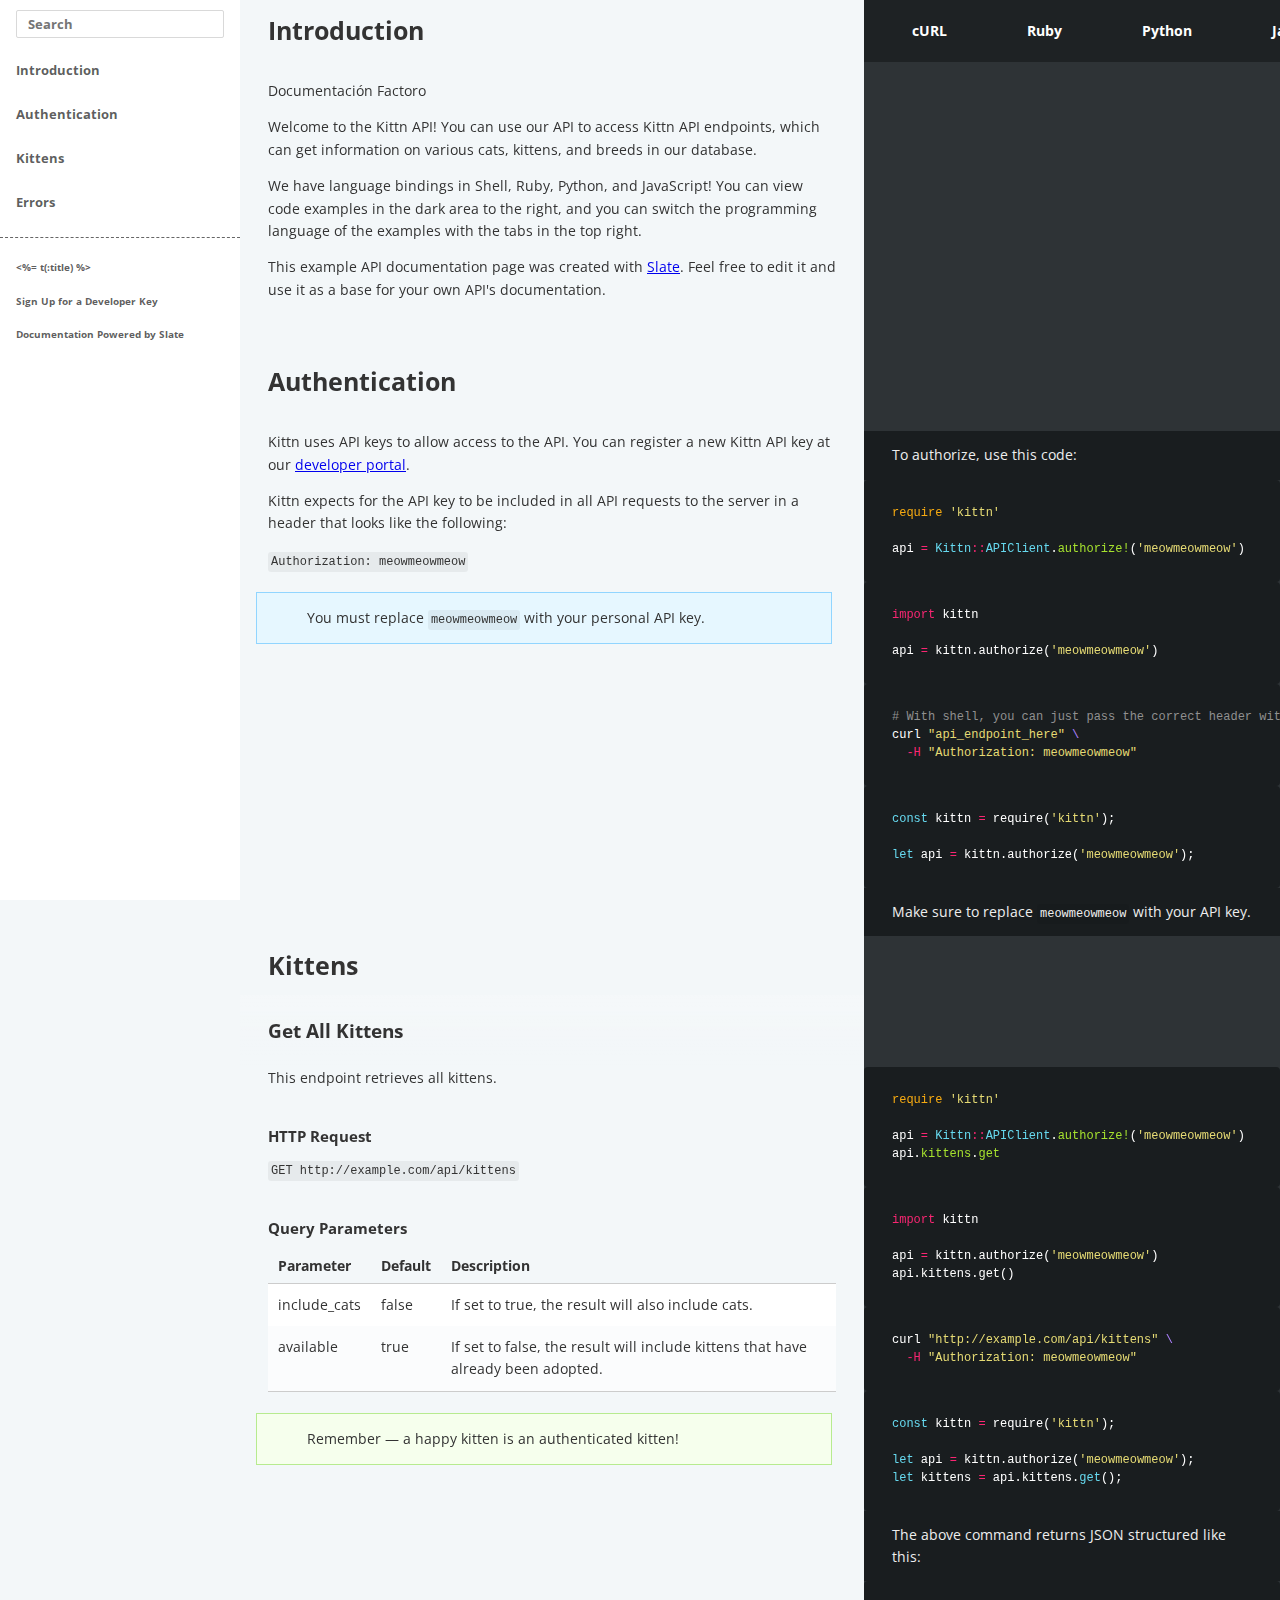
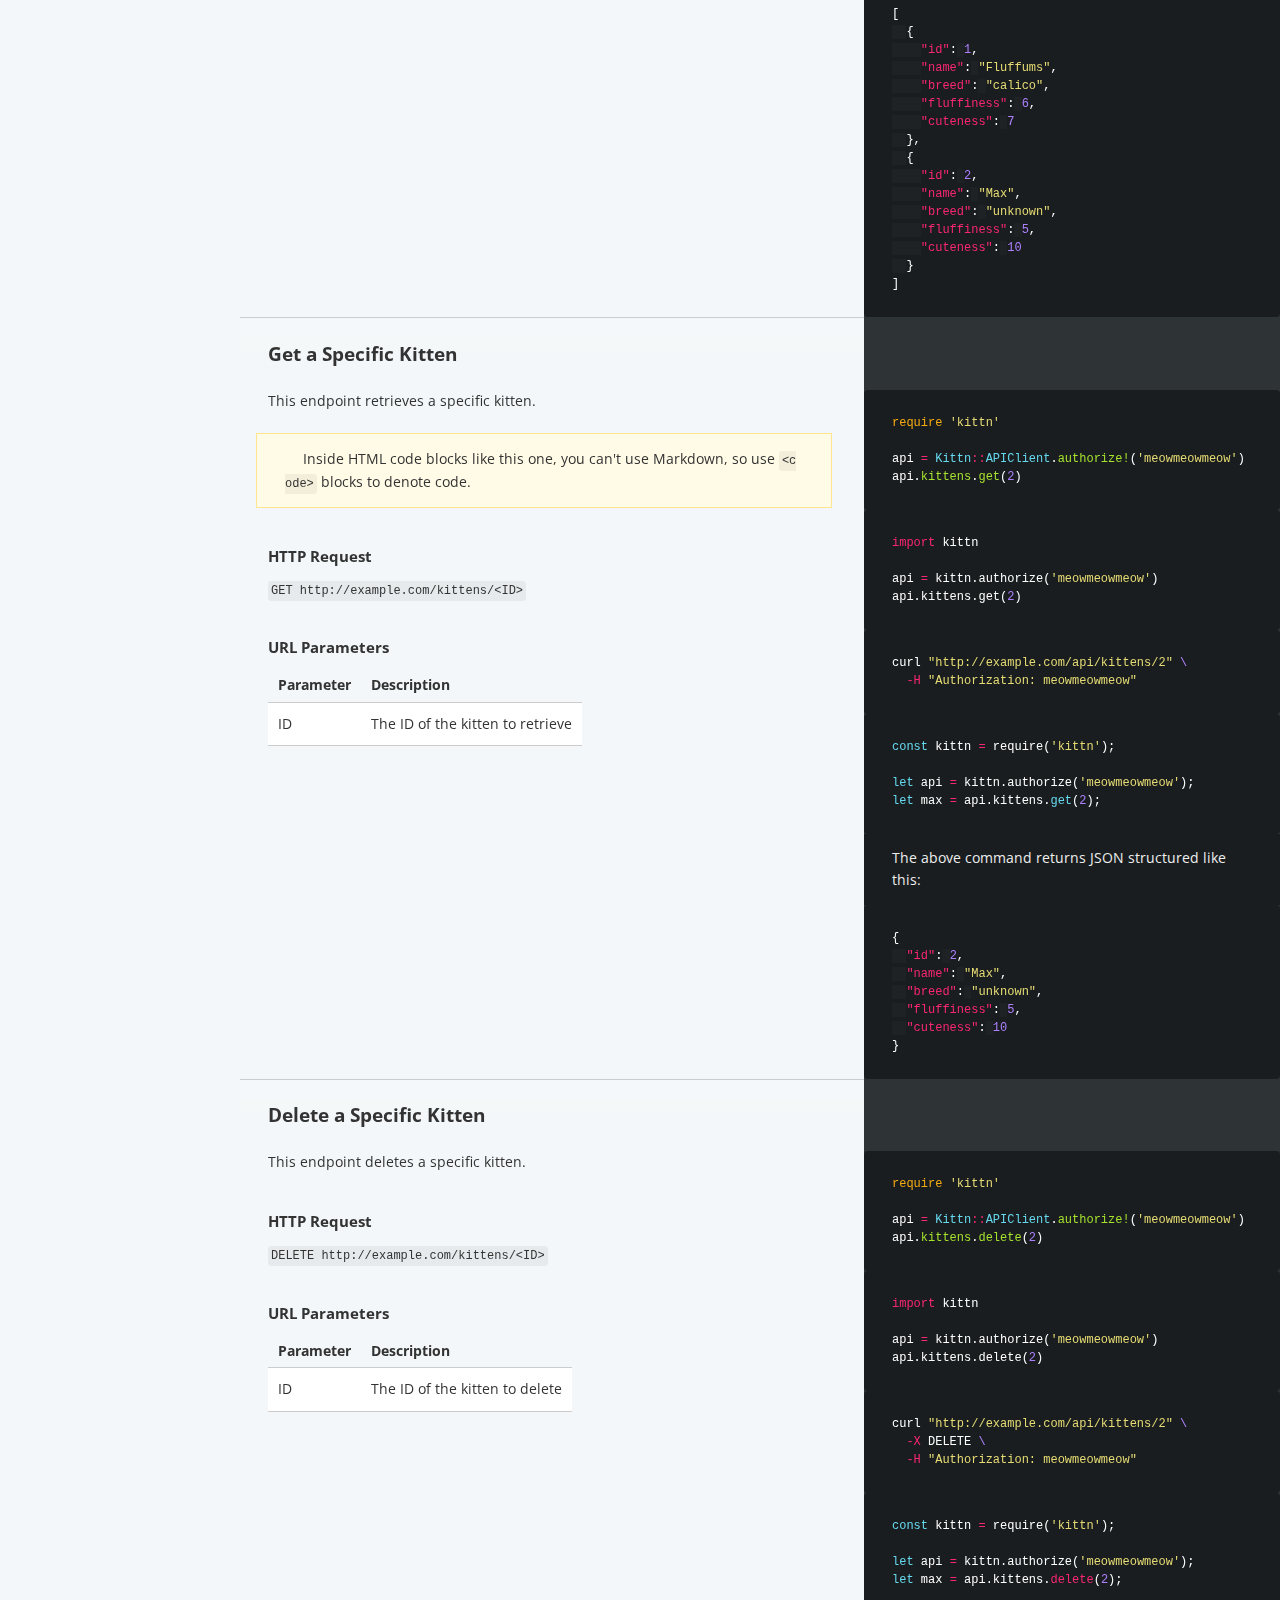
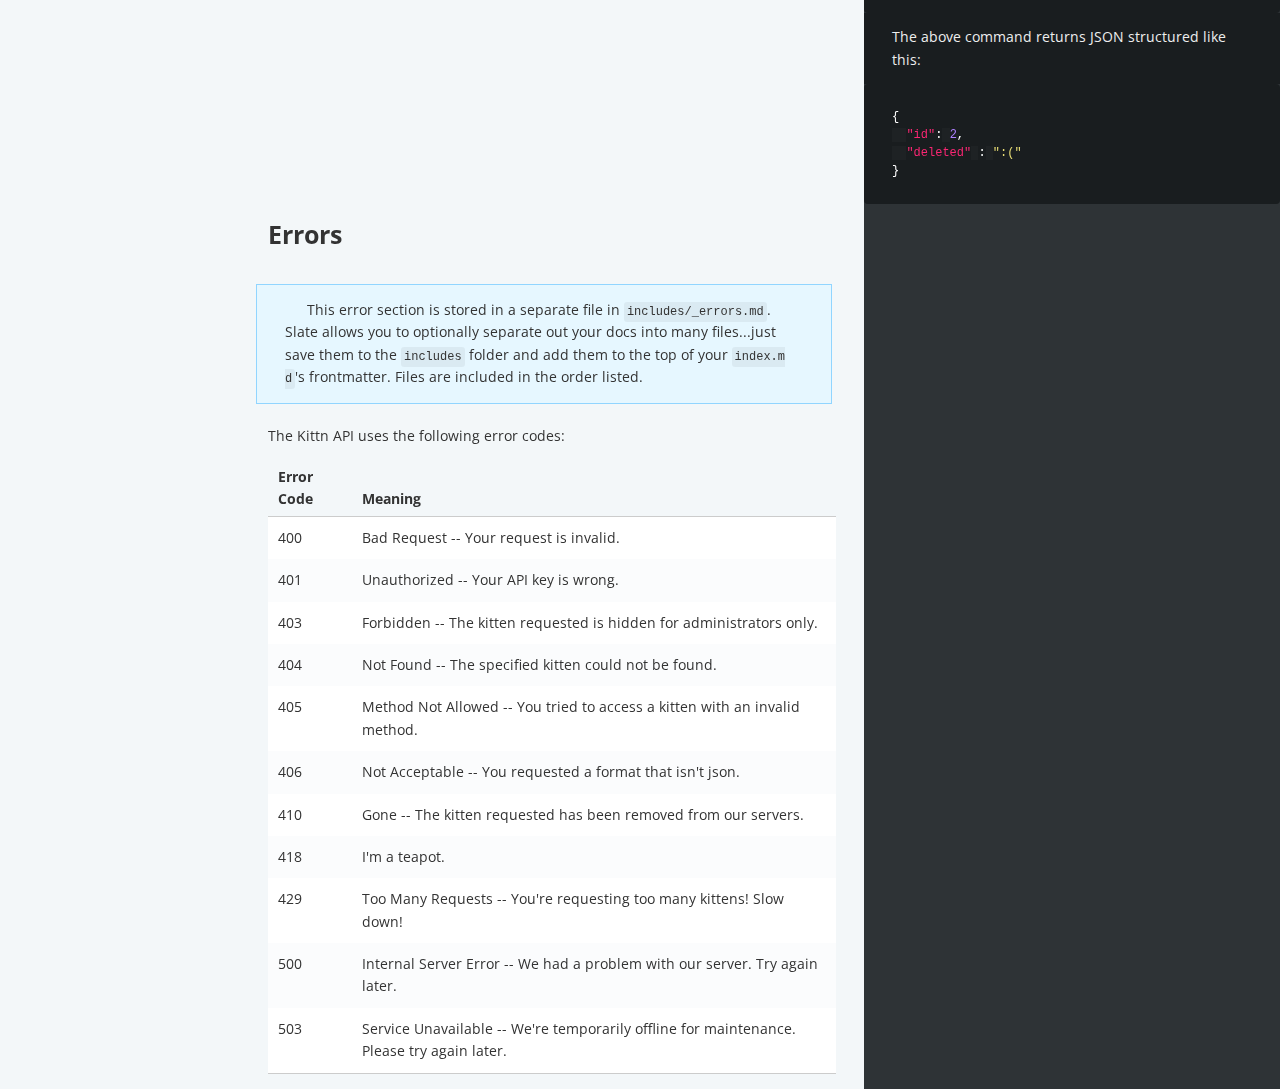
==== es/index.html @ afe152ae "publish: Adds localization support. Adds ant design style menu." ====
<!doctype html>
<html>
  <head>
    <meta charset="utf-8">
    <meta content="IE=edge,chrome=1" http-equiv="X-UA-Compatible">
    <meta name="viewport" content="width=device-width, initial-scale=1, maximum-scale=1">
    <title>t(:title)</title>

    <style media="screen">
      .highlight table td { padding: 5px; }
.highlight table pre { margin: 0; }
.highlight .gh {
  color: #999999;
}
.highlight .sr {
  color: #f6aa11;
}
.highlight .go {
  color: #888888;
}
.highlight .gp {
  color: #555555;
}
.highlight .gs {
}
.highlight .gu {
  color: #aaaaaa;
}
.highlight .nb {
  color: #f6aa11;
}
.highlight .cm {
  color: #75715e;
}
.highlight .cp {
  color: #75715e;
}
.highlight .c1 {
  color: #75715e;
}
.highlight .cs {
  color: #75715e;
}
.highlight .c, .highlight .ch, .highlight .cd, .highlight .cpf {
  color: #75715e;
}
.highlight .err {
  color: #960050;
}
.highlight .gr {
  color: #960050;
}
.highlight .gt {
  color: #960050;
}
.highlight .gd {
  color: #49483e;
}
.highlight .gi {
  color: #49483e;
}
.highlight .ge {
  color: #49483e;
}
.highlight .kc {
  color: #66d9ef;
}
.highlight .kd {
  color: #66d9ef;
}
.highlight .kr {
  color: #66d9ef;
}
.highlight .no {
  color: #66d9ef;
}
.highlight .kt {
  color: #66d9ef;
}
.highlight .mf {
  color: #ae81ff;
}
.highlight .mh {
  color: #ae81ff;
}
.highlight .il {
  color: #ae81ff;
}
.highlight .mi {
  color: #ae81ff;
}
.highlight .mo {
  color: #ae81ff;
}
.highlight .m, .highlight .mb, .highlight .mx {
  color: #ae81ff;
}
.highlight .sc {
  color: #ae81ff;
}
.highlight .se {
  color: #ae81ff;
}
.highlight .ss {
  color: #ae81ff;
}
.highlight .sd {
  color: #e6db74;
}
.highlight .s2 {
  color: #e6db74;
}
.highlight .sb {
  color: #e6db74;
}
.highlight .sh {
  color: #e6db74;
}
.highlight .si {
  color: #e6db74;
}
.highlight .sx {
  color: #e6db74;
}
.highlight .s1 {
  color: #e6db74;
}
.highlight .s, .highlight .sa, .highlight .dl {
  color: #e6db74;
}
.highlight .na {
  color: #a6e22e;
}
.highlight .nc {
  color: #a6e22e;
}
.highlight .nd {
  color: #a6e22e;
}
.highlight .ne {
  color: #a6e22e;
}
.highlight .nf, .highlight .fm {
  color: #a6e22e;
}
.highlight .vc {
  color: #ffffff;
}
.highlight .nn {
  color: #ffffff;
}
.highlight .ni {
  color: #ffffff;
}
.highlight .bp {
  color: #ffffff;
}
.highlight .vg {
  color: #ffffff;
}
.highlight .vi {
  color: #ffffff;
}
.highlight .nv, .highlight .vm {
  color: #ffffff;
}
.highlight .w {
  color: #ffffff;
}
.highlight {
  color: #ffffff;
}
.highlight .n, .highlight .py, .highlight .nx {
  color: #ffffff;
}
.highlight .nl {
  color: #f92672;
}
.highlight .ow {
  color: #f92672;
}
.highlight .nt {
  color: #f92672;
}
.highlight .k, .highlight .kv {
  color: #f92672;
}
.highlight .kn {
  color: #f92672;
}
.highlight .kp {
  color: #f92672;
}
.highlight .o {
  color: #f92672;
}
    </style>
    <style media="print">
      * {
        -webkit-transition:none!important;
        transition:none!important;
      }
      .highlight table td { padding: 5px; }
.highlight table pre { margin: 0; }
.highlight, .highlight .w {
  color: #586e75;
}
.highlight .err {
  color: #002b36;
  background-color: #dc322f;
}
.highlight .c, .highlight .ch, .highlight .cd, .highlight .cm, .highlight .cpf, .highlight .c1, .highlight .cs {
  color: #657b83;
}
.highlight .cp {
  color: #b58900;
}
.highlight .nt {
  color: #b58900;
}
.highlight .o, .highlight .ow {
  color: #93a1a1;
}
.highlight .p, .highlight .pi {
  color: #93a1a1;
}
.highlight .gi {
  color: #859900;
}
.highlight .gd {
  color: #dc322f;
}
.highlight .gh {
  color: #268bd2;
  background-color: #002b36;
  font-weight: bold;
}
.highlight .k, .highlight .kn, .highlight .kp, .highlight .kr, .highlight .kv {
  color: #6c71c4;
}
.highlight .kc {
  color: #cb4b16;
}
.highlight .kt {
  color: #cb4b16;
}
.highlight .kd {
  color: #cb4b16;
}
.highlight .s, .highlight .sb, .highlight .sc, .highlight .dl, .highlight .sd, .highlight .s2, .highlight .sh, .highlight .sx, .highlight .s1 {
  color: #859900;
}
.highlight .sa {
  color: #6c71c4;
}
.highlight .sr {
  color: #2aa198;
}
.highlight .si {
  color: #d33682;
}
.highlight .se {
  color: #d33682;
}
.highlight .nn {
  color: #b58900;
}
.highlight .nc {
  color: #b58900;
}
.highlight .no {
  color: #b58900;
}
.highlight .na {
  color: #268bd2;
}
.highlight .m, .highlight .mb, .highlight .mf, .highlight .mh, .highlight .mi, .highlight .il, .highlight .mo, .highlight .mx {
  color: #859900;
}
.highlight .ss {
  color: #859900;
}
    </style>
    <link href="../stylesheets/screen-9bd0ce08.css" rel="stylesheet" media="screen" />
    <link href="../stylesheets/print-f127ecdf.css" rel="stylesheet" media="print" />
      <script src="../javascripts/all-a9fde460.js"></script>

    <script>
      $(function() { setupCodeCopy(); });
    </script>
  </head>

  <body class="es es_index" data-languages="[&quot;shell&quot;,&quot;ruby&quot;,&quot;python&quot;,&quot;javascript&quot;]">
    <a href="#" id="nav-button">
      <span>
        NAV
        <img src="../images/navbar-cad8cdcb.png" alt="" />
      </span>
    </a>
    <div class="toc-wrapper">
      <img src="../images/logo-1e815a84.png" class="logo" alt="" />
        <div class="lang-selector">
              <a href="#" data-language-name="shell">cURL</a>
              <a href="#" data-language-name="ruby">Ruby</a>
              <a href="#" data-language-name="python">Python</a>
              <a href="#" data-language-name="javascript">JavaScript</a>
        </div>
        <div class="search">
          <input type="text" class="search" id="input-search" placeholder="Search">
        </div>
        <ul class="search-results"></ul>
      <ul id="toc" class="toc-list-h1">
          <li>
            <a href="#introduction" class="toc-h1 toc-link" data-title="Introduction">Introduction</a>
          </li>
          <li>
            <a href="#authentication" class="toc-h1 toc-link" data-title="Authentication">Authentication</a>
          </li>
          <li>
            <a href="#kittens" class="toc-h1 toc-link" data-title="Kittens">Kittens</a>
              <ul class="toc-list-h2">
                  <li>
                    <a href="#get-all-kittens" class="toc-h2 toc-link" data-title="Get All Kittens">Get All Kittens</a>
                  </li>
                  <li>
                    <a href="#get-a-specific-kitten" class="toc-h2 toc-link" data-title="Get a Specific Kitten">Get a Specific Kitten</a>
                  </li>
                  <li>
                    <a href="#delete-a-specific-kitten" class="toc-h2 toc-link" data-title="Delete a Specific Kitten">Delete a Specific Kitten</a>
                  </li>
              </ul>
          </li>
          <li>
            <a href="#errors" class="toc-h1 toc-link" data-title="Errors">Errors</a>
          </li>
      </ul>
        <ul class="toc-footer">
            <li><%= t(:title) %></li>
            <li><a href='#'>Sign Up for a Developer Key</a></li>
            <li><a href='https://github.com/slatedocs/slate'>Documentation Powered by Slate</a></li>
        </ul>
    </div>
    <div class="page-wrapper">
      <div class="dark-box"></div>
      <div class="content">
        <h1 id='introduction'>Introduction</h1>
<p>Documentación Factoro</p>

<p>Welcome to the Kittn API! You can use our API to access Kittn API endpoints, which can get information on various cats, kittens, and breeds in our database.</p>

<p>We have language bindings in Shell, Ruby, Python, and JavaScript! You can view code examples in the dark area to the right, and you can switch the programming language of the examples with the tabs in the top right.</p>

<p>This example API documentation page was created with <a href="https://github.com/slatedocs/slate">Slate</a>. Feel free to edit it and use it as a base for your own API&#39;s documentation.</p>
<h1 id='authentication'>Authentication</h1>
<blockquote>
<p>To authorize, use this code:</p>
</blockquote>
<div class="highlight"><pre class="highlight ruby tab-ruby"><code><span class="nb">require</span> <span class="s1">'kittn'</span>

<span class="n">api</span> <span class="o">=</span> <span class="no">Kittn</span><span class="o">::</span><span class="no">APIClient</span><span class="p">.</span><span class="nf">authorize!</span><span class="p">(</span><span class="s1">'meowmeowmeow'</span><span class="p">)</span>
</code></pre></div><div class="highlight"><pre class="highlight python tab-python"><code><span class="kn">import</span> <span class="nn">kittn</span>

<span class="n">api</span> <span class="o">=</span> <span class="n">kittn</span><span class="p">.</span><span class="n">authorize</span><span class="p">(</span><span class="s">'meowmeowmeow'</span><span class="p">)</span>
</code></pre></div><div class="highlight"><pre class="highlight shell tab-shell"><code><span class="c"># With shell, you can just pass the correct header with each request</span>
curl <span class="s2">"api_endpoint_here"</span> <span class="se">\</span>
  <span class="nt">-H</span> <span class="s2">"Authorization: meowmeowmeow"</span>
</code></pre></div><div class="highlight"><pre class="highlight javascript tab-javascript"><code><span class="kd">const</span> <span class="nx">kittn</span> <span class="o">=</span> <span class="nx">require</span><span class="p">(</span><span class="dl">'</span><span class="s1">kittn</span><span class="dl">'</span><span class="p">);</span>

<span class="kd">let</span> <span class="nx">api</span> <span class="o">=</span> <span class="nx">kittn</span><span class="p">.</span><span class="nx">authorize</span><span class="p">(</span><span class="dl">'</span><span class="s1">meowmeowmeow</span><span class="dl">'</span><span class="p">);</span>
</code></pre></div>
<blockquote>
<p>Make sure to replace <code>meowmeowmeow</code> with your API key.</p>
</blockquote>

<p>Kittn uses API keys to allow access to the API. You can register a new Kittn API key at our <a href="http://example.com/developers">developer portal</a>.</p>

<p>Kittn expects for the API key to be included in all API requests to the server in a header that looks like the following:</p>

<p><code>Authorization: meowmeowmeow</code></p>

<aside class="notice">
You must replace <code>meowmeowmeow</code> with your personal API key.
</aside>
<h1 id='kittens'>Kittens</h1><h2 id='get-all-kittens'>Get All Kittens</h2><div class="highlight"><pre class="highlight ruby tab-ruby"><code><span class="nb">require</span> <span class="s1">'kittn'</span>

<span class="n">api</span> <span class="o">=</span> <span class="no">Kittn</span><span class="o">::</span><span class="no">APIClient</span><span class="p">.</span><span class="nf">authorize!</span><span class="p">(</span><span class="s1">'meowmeowmeow'</span><span class="p">)</span>
<span class="n">api</span><span class="p">.</span><span class="nf">kittens</span><span class="p">.</span><span class="nf">get</span>
</code></pre></div><div class="highlight"><pre class="highlight python tab-python"><code><span class="kn">import</span> <span class="nn">kittn</span>

<span class="n">api</span> <span class="o">=</span> <span class="n">kittn</span><span class="p">.</span><span class="n">authorize</span><span class="p">(</span><span class="s">'meowmeowmeow'</span><span class="p">)</span>
<span class="n">api</span><span class="p">.</span><span class="n">kittens</span><span class="p">.</span><span class="n">get</span><span class="p">()</span>
</code></pre></div><div class="highlight"><pre class="highlight shell tab-shell"><code>curl <span class="s2">"http://example.com/api/kittens"</span> <span class="se">\</span>
  <span class="nt">-H</span> <span class="s2">"Authorization: meowmeowmeow"</span>
</code></pre></div><div class="highlight"><pre class="highlight javascript tab-javascript"><code><span class="kd">const</span> <span class="nx">kittn</span> <span class="o">=</span> <span class="nx">require</span><span class="p">(</span><span class="dl">'</span><span class="s1">kittn</span><span class="dl">'</span><span class="p">);</span>

<span class="kd">let</span> <span class="nx">api</span> <span class="o">=</span> <span class="nx">kittn</span><span class="p">.</span><span class="nx">authorize</span><span class="p">(</span><span class="dl">'</span><span class="s1">meowmeowmeow</span><span class="dl">'</span><span class="p">);</span>
<span class="kd">let</span> <span class="nx">kittens</span> <span class="o">=</span> <span class="nx">api</span><span class="p">.</span><span class="nx">kittens</span><span class="p">.</span><span class="kd">get</span><span class="p">();</span>
</code></pre></div>
<blockquote>
<p>The above command returns JSON structured like this:</p>
</blockquote>
<div class="highlight"><pre class="highlight json tab-json"><code><span class="p">[</span><span class="w">
  </span><span class="p">{</span><span class="w">
    </span><span class="nl">"id"</span><span class="p">:</span><span class="w"> </span><span class="mi">1</span><span class="p">,</span><span class="w">
    </span><span class="nl">"name"</span><span class="p">:</span><span class="w"> </span><span class="s2">"Fluffums"</span><span class="p">,</span><span class="w">
    </span><span class="nl">"breed"</span><span class="p">:</span><span class="w"> </span><span class="s2">"calico"</span><span class="p">,</span><span class="w">
    </span><span class="nl">"fluffiness"</span><span class="p">:</span><span class="w"> </span><span class="mi">6</span><span class="p">,</span><span class="w">
    </span><span class="nl">"cuteness"</span><span class="p">:</span><span class="w"> </span><span class="mi">7</span><span class="w">
  </span><span class="p">},</span><span class="w">
  </span><span class="p">{</span><span class="w">
    </span><span class="nl">"id"</span><span class="p">:</span><span class="w"> </span><span class="mi">2</span><span class="p">,</span><span class="w">
    </span><span class="nl">"name"</span><span class="p">:</span><span class="w"> </span><span class="s2">"Max"</span><span class="p">,</span><span class="w">
    </span><span class="nl">"breed"</span><span class="p">:</span><span class="w"> </span><span class="s2">"unknown"</span><span class="p">,</span><span class="w">
    </span><span class="nl">"fluffiness"</span><span class="p">:</span><span class="w"> </span><span class="mi">5</span><span class="p">,</span><span class="w">
    </span><span class="nl">"cuteness"</span><span class="p">:</span><span class="w"> </span><span class="mi">10</span><span class="w">
  </span><span class="p">}</span><span class="w">
</span><span class="p">]</span><span class="w">
</span></code></pre></div>
<p>This endpoint retrieves all kittens.</p>
<h3 id='http-request'>HTTP Request</h3>
<p><code>GET http://example.com/api/kittens</code></p>
<h3 id='query-parameters'>Query Parameters</h3>
<table><thead>
<tr>
<th>Parameter</th>
<th>Default</th>
<th>Description</th>
</tr>
</thead><tbody>
<tr>
<td>include_cats</td>
<td>false</td>
<td>If set to true, the result will also include cats.</td>
</tr>
<tr>
<td>available</td>
<td>true</td>
<td>If set to false, the result will include kittens that have already been adopted.</td>
</tr>
</tbody></table>

<aside class="success">
Remember — a happy kitten is an authenticated kitten!
</aside>
<h2 id='get-a-specific-kitten'>Get a Specific Kitten</h2><div class="highlight"><pre class="highlight ruby tab-ruby"><code><span class="nb">require</span> <span class="s1">'kittn'</span>

<span class="n">api</span> <span class="o">=</span> <span class="no">Kittn</span><span class="o">::</span><span class="no">APIClient</span><span class="p">.</span><span class="nf">authorize!</span><span class="p">(</span><span class="s1">'meowmeowmeow'</span><span class="p">)</span>
<span class="n">api</span><span class="p">.</span><span class="nf">kittens</span><span class="p">.</span><span class="nf">get</span><span class="p">(</span><span class="mi">2</span><span class="p">)</span>
</code></pre></div><div class="highlight"><pre class="highlight python tab-python"><code><span class="kn">import</span> <span class="nn">kittn</span>

<span class="n">api</span> <span class="o">=</span> <span class="n">kittn</span><span class="p">.</span><span class="n">authorize</span><span class="p">(</span><span class="s">'meowmeowmeow'</span><span class="p">)</span>
<span class="n">api</span><span class="p">.</span><span class="n">kittens</span><span class="p">.</span><span class="n">get</span><span class="p">(</span><span class="mi">2</span><span class="p">)</span>
</code></pre></div><div class="highlight"><pre class="highlight shell tab-shell"><code>curl <span class="s2">"http://example.com/api/kittens/2"</span> <span class="se">\</span>
  <span class="nt">-H</span> <span class="s2">"Authorization: meowmeowmeow"</span>
</code></pre></div><div class="highlight"><pre class="highlight javascript tab-javascript"><code><span class="kd">const</span> <span class="nx">kittn</span> <span class="o">=</span> <span class="nx">require</span><span class="p">(</span><span class="dl">'</span><span class="s1">kittn</span><span class="dl">'</span><span class="p">);</span>

<span class="kd">let</span> <span class="nx">api</span> <span class="o">=</span> <span class="nx">kittn</span><span class="p">.</span><span class="nx">authorize</span><span class="p">(</span><span class="dl">'</span><span class="s1">meowmeowmeow</span><span class="dl">'</span><span class="p">);</span>
<span class="kd">let</span> <span class="nx">max</span> <span class="o">=</span> <span class="nx">api</span><span class="p">.</span><span class="nx">kittens</span><span class="p">.</span><span class="kd">get</span><span class="p">(</span><span class="mi">2</span><span class="p">);</span>
</code></pre></div>
<blockquote>
<p>The above command returns JSON structured like this:</p>
</blockquote>
<div class="highlight"><pre class="highlight json tab-json"><code><span class="p">{</span><span class="w">
  </span><span class="nl">"id"</span><span class="p">:</span><span class="w"> </span><span class="mi">2</span><span class="p">,</span><span class="w">
  </span><span class="nl">"name"</span><span class="p">:</span><span class="w"> </span><span class="s2">"Max"</span><span class="p">,</span><span class="w">
  </span><span class="nl">"breed"</span><span class="p">:</span><span class="w"> </span><span class="s2">"unknown"</span><span class="p">,</span><span class="w">
  </span><span class="nl">"fluffiness"</span><span class="p">:</span><span class="w"> </span><span class="mi">5</span><span class="p">,</span><span class="w">
  </span><span class="nl">"cuteness"</span><span class="p">:</span><span class="w"> </span><span class="mi">10</span><span class="w">
</span><span class="p">}</span><span class="w">
</span></code></pre></div>
<p>This endpoint retrieves a specific kitten.</p>

<aside class="warning">Inside HTML code blocks like this one, you can't use Markdown, so use <code>&lt;code&gt;</code> blocks to denote code.</aside>
<h3 id='http-request-2'>HTTP Request</h3>
<p><code>GET http://example.com/kittens/&lt;ID&gt;</code></p>
<h3 id='url-parameters'>URL Parameters</h3>
<table><thead>
<tr>
<th>Parameter</th>
<th>Description</th>
</tr>
</thead><tbody>
<tr>
<td>ID</td>
<td>The ID of the kitten to retrieve</td>
</tr>
</tbody></table>
<h2 id='delete-a-specific-kitten'>Delete a Specific Kitten</h2><div class="highlight"><pre class="highlight ruby tab-ruby"><code><span class="nb">require</span> <span class="s1">'kittn'</span>

<span class="n">api</span> <span class="o">=</span> <span class="no">Kittn</span><span class="o">::</span><span class="no">APIClient</span><span class="p">.</span><span class="nf">authorize!</span><span class="p">(</span><span class="s1">'meowmeowmeow'</span><span class="p">)</span>
<span class="n">api</span><span class="p">.</span><span class="nf">kittens</span><span class="p">.</span><span class="nf">delete</span><span class="p">(</span><span class="mi">2</span><span class="p">)</span>
</code></pre></div><div class="highlight"><pre class="highlight python tab-python"><code><span class="kn">import</span> <span class="nn">kittn</span>

<span class="n">api</span> <span class="o">=</span> <span class="n">kittn</span><span class="p">.</span><span class="n">authorize</span><span class="p">(</span><span class="s">'meowmeowmeow'</span><span class="p">)</span>
<span class="n">api</span><span class="p">.</span><span class="n">kittens</span><span class="p">.</span><span class="n">delete</span><span class="p">(</span><span class="mi">2</span><span class="p">)</span>
</code></pre></div><div class="highlight"><pre class="highlight shell tab-shell"><code>curl <span class="s2">"http://example.com/api/kittens/2"</span> <span class="se">\</span>
  <span class="nt">-X</span> DELETE <span class="se">\</span>
  <span class="nt">-H</span> <span class="s2">"Authorization: meowmeowmeow"</span>
</code></pre></div><div class="highlight"><pre class="highlight javascript tab-javascript"><code><span class="kd">const</span> <span class="nx">kittn</span> <span class="o">=</span> <span class="nx">require</span><span class="p">(</span><span class="dl">'</span><span class="s1">kittn</span><span class="dl">'</span><span class="p">);</span>

<span class="kd">let</span> <span class="nx">api</span> <span class="o">=</span> <span class="nx">kittn</span><span class="p">.</span><span class="nx">authorize</span><span class="p">(</span><span class="dl">'</span><span class="s1">meowmeowmeow</span><span class="dl">'</span><span class="p">);</span>
<span class="kd">let</span> <span class="nx">max</span> <span class="o">=</span> <span class="nx">api</span><span class="p">.</span><span class="nx">kittens</span><span class="p">.</span><span class="k">delete</span><span class="p">(</span><span class="mi">2</span><span class="p">);</span>
</code></pre></div>
<blockquote>
<p>The above command returns JSON structured like this:</p>
</blockquote>
<div class="highlight"><pre class="highlight json tab-json"><code><span class="p">{</span><span class="w">
  </span><span class="nl">"id"</span><span class="p">:</span><span class="w"> </span><span class="mi">2</span><span class="p">,</span><span class="w">
  </span><span class="nl">"deleted"</span><span class="w"> </span><span class="p">:</span><span class="w"> </span><span class="s2">":("</span><span class="w">
</span><span class="p">}</span><span class="w">
</span></code></pre></div>
<p>This endpoint deletes a specific kitten.</p>
<h3 id='http-request-3'>HTTP Request</h3>
<p><code>DELETE http://example.com/kittens/&lt;ID&gt;</code></p>
<h3 id='url-parameters-2'>URL Parameters</h3>
<table><thead>
<tr>
<th>Parameter</th>
<th>Description</th>
</tr>
</thead><tbody>
<tr>
<td>ID</td>
<td>The ID of the kitten to delete</td>
</tr>
</tbody></table>
<h1 id='errors'>Errors</h1>
<aside class="notice">
This error section is stored in a separate file in <code>includes/_errors.md</code>. Slate allows you to optionally separate out your docs into many files...just save them to the <code>includes</code> folder and add them to the top of your <code>index.md</code>'s frontmatter. Files are included in the order listed.
</aside>

<p>The Kittn API uses the following error codes:</p>

<table><thead>
<tr>
<th>Error Code</th>
<th>Meaning</th>
</tr>
</thead><tbody>
<tr>
<td>400</td>
<td>Bad Request -- Your request is invalid.</td>
</tr>
<tr>
<td>401</td>
<td>Unauthorized -- Your API key is wrong.</td>
</tr>
<tr>
<td>403</td>
<td>Forbidden -- The kitten requested is hidden for administrators only.</td>
</tr>
<tr>
<td>404</td>
<td>Not Found -- The specified kitten could not be found.</td>
</tr>
<tr>
<td>405</td>
<td>Method Not Allowed -- You tried to access a kitten with an invalid method.</td>
</tr>
<tr>
<td>406</td>
<td>Not Acceptable -- You requested a format that isn&#39;t json.</td>
</tr>
<tr>
<td>410</td>
<td>Gone -- The kitten requested has been removed from our servers.</td>
</tr>
<tr>
<td>418</td>
<td>I&#39;m a teapot.</td>
</tr>
<tr>
<td>429</td>
<td>Too Many Requests -- You&#39;re requesting too many kittens! Slow down!</td>
</tr>
<tr>
<td>500</td>
<td>Internal Server Error -- We had a problem with our server. Try again later.</td>
</tr>
<tr>
<td>503</td>
<td>Service Unavailable -- We&#39;re temporarily offline for maintenance. Please try again later.</td>
</tr>
</tbody></table>

      </div>
      <div class="dark-box">
          <div class="lang-selector">
                <a href="#" data-language-name="shell">cURL</a>
                <a href="#" data-language-name="ruby">Ruby</a>
                <a href="#" data-language-name="python">Python</a>
                <a href="#" data-language-name="javascript">JavaScript</a>
          </div>
      </div>
    </div>
  </body>
</html>
---- stylesheets/screen-9bd0ce08.css ----
/*! normalize.css v3.0.2 | MIT License | git.io/normalize */@import url("https://fonts.googleapis.com/css?family=Open+Sans");html{font-family:sans-serif;-ms-text-size-adjust:100%;-webkit-text-size-adjust:100%}body{margin:0}article,aside,details,figcaption,figure,footer,header,hgroup,main,menu,nav,section,summary{display:block}audio,canvas,progress,video{display:inline-block;vertical-align:baseline}audio:not([controls]){display:none;height:0}[hidden],template{display:none}a{background-color:transparent}a:active,a:hover{outline:0}abbr[title]{border-bottom:1px dotted}b,strong{font-weight:bold}dfn{font-style:italic}h1{font-size:2em;margin:0.67em 0}mark{background:#ff0;color:#000}small{font-size:80%}sub,sup{font-size:75%;line-height:0;position:relative;vertical-align:baseline}sup{top:-0.5em}sub{bottom:-0.25em}img{border:0}svg:not(:root){overflow:hidden}figure{margin:1em 40px}hr{-webkit-box-sizing:content-box;box-sizing:content-box;height:0}pre{overflow:auto}code,kbd,pre,samp{font-family:monospace, monospace;font-size:1em}button,input,optgroup,select,textarea{color:inherit;font:inherit;margin:0}button{overflow:visible}button,select{text-transform:none}button,html input[type="button"],input[type="reset"],input[type="submit"]{-webkit-appearance:button;cursor:pointer}button[disabled],html input[disabled]{cursor:default}button::-moz-focus-inner,input::-moz-focus-inner{border:0;padding:0}input{line-height:normal}input[type="checkbox"],input[type="radio"]{-webkit-box-sizing:border-box;box-sizing:border-box;padding:0}input[type="number"]::-webkit-inner-spin-button,input[type="number"]::-webkit-outer-spin-button{height:auto}input[type="search"]{-webkit-appearance:textfield;-webkit-box-sizing:content-box;box-sizing:content-box}input[type="search"]::-webkit-search-cancel-button,input[type="search"]::-webkit-search-decoration{-webkit-appearance:none}fieldset{border:1px solid #c0c0c0;margin:0 2px;padding:0.35em 0.625em 0.75em}legend{border:0;padding:0}textarea{overflow:auto}optgroup{font-weight:bold}table{border-collapse:collapse;border-spacing:0}td,th{padding:0}.content h1,.content h2,.content h3,.content h4,.content h5,.content h6,html,body{font-family:'Open Sans', -apple-system, BlinkMacSystemFont, "Segoe UI", Roboto, Helvetica, Arial, sans-serif, "Apple Color Emoji", "Segoe UI Emoji", "Segoe UI Symbol";font-size:14px}.content h1,.content h2,.content h3,.content h4,.content h5,.content h6{font-weight:bold}.content code,.content pre{font-family:Consolas, Menlo, Monaco, "Lucida Console", "Liberation Mono", "DejaVu Sans Mono", "Bitstream Vera Sans Mono", "Courier New", monospace, serif;font-size:12px;line-height:1.5}.content code{word-break:break-all;-webkit-hyphens:auto;-ms-hyphens:auto;hyphens:auto}@font-face{font-family:'slate';src:url(../fonts/slate-cfc9d06b.eot?-syv14m);src:url(../fonts/slate-cfc9d06b.eot?#iefix-syv14m) format("embedded-opentype"),url(../fonts/slate.woff2?-syv14m) format("woff2"),url(../fonts/slate.woff?-syv14m) format("woff"),url(../fonts/slate-7b7da4fe.ttf?-syv14m) format("truetype"),url(../fonts/slate-e55b8307.svg?-syv14m#slate) format("svg");font-weight:normal;font-style:normal}.content aside.warning:before,.content aside.notice:before,.content aside.success:before{font-family:'slate';speak:none;font-style:normal;font-weight:normal;font-variant:normal;text-transform:none;line-height:1}.content aside.warning:before{content:"\e600"}.content aside.notice:before{content:"\e602"}.content aside.success:before{content:"\e606"}html{font-family:sans-serif;-ms-text-size-adjust:100%;-webkit-text-size-adjust:100%}html,body{color:#333;padding:0;margin:0;-webkit-font-smoothing:antialiased;-moz-osx-font-smoothing:grayscale;background-color:#F3F7F9;height:100%;-webkit-text-size-adjust:none}#toc>ul>li>a>span{float:right;background-color:#2484FF;border-radius:40px;width:20px}.toc-wrapper{-webkit-transition:left 0.3s ease-in-out;transition:left 0.3s ease-in-out;overflow-y:auto;overflow-x:hidden;position:fixed;z-index:30;top:0;left:0;bottom:0;width:240px;background-color:#fff;font-size:13px;font-weight:bold}.toc-wrapper .lang-selector{display:none}.toc-wrapper .lang-selector a{padding-top:0.5em;padding-bottom:0.5em}.toc-wrapper .logo{display:block;max-width:100%;margin-bottom:0px}.toc-wrapper>.search{position:relative}.toc-wrapper>.search input{background-color:#fff;background-image:none;border:1px solid #d9d9d9;border-radius:2px;-webkit-box-sizing:border-box;box-sizing:border-box;color:rgba(0,0,0,0.85);display:inline-block;-webkit-font-feature-settings:"tnum";font-feature-settings:"tnum";font-variant:tabular-nums;list-style:none;margin:0;min-width:0;padding:4px 11px;position:relative;-webkit-transition:all .3s;transition:all .3s;width:208px;margin:10px 16px}.toc-wrapper>.search input:active,.toc-wrapper>.search input:focus{border-color:#40a9ff;border-right-width:1px !important;-webkit-box-shadow:0 0 0 2px rgba(24,144,255,0.2);box-shadow:0 0 0 2px rgba(24,144,255,0.2);outline:0}.toc-wrapper .search-results{margin-top:0;-webkit-box-sizing:border-box;box-sizing:border-box;height:0;overflow-y:auto;overflow-x:hidden;-webkit-transition-property:height, margin;transition-property:height, margin;-webkit-transition-duration:180ms;transition-duration:180ms;-webkit-transition-timing-function:ease-in-out;transition-timing-function:ease-in-out;background:#fafafa}.toc-wrapper .search-results.visible{height:30%;margin-bottom:1em}.toc-wrapper .search-results li{margin:1em 16px;line-height:1}.toc-wrapper .search-results a{color:rgba(0,0,0,0.65);text-decoration:none}.toc-wrapper .search-results a:hover{text-decoration:underline}.toc-wrapper ul,.toc-wrapper li{list-style:none;margin:0;padding:0;line-height:28px}.toc-wrapper li{color:rgba(0,0,0,0.65);-webkit-transition-property:background;transition-property:background;-webkit-transition-timing-function:linear;transition-timing-function:linear;-webkit-transition-duration:200ms;transition-duration:200ms}.toc-wrapper .toc-link{position:relative}.toc-wrapper .toc-link::after{border-right:4px solid #1890ff;bottom:0;content:"";opacity:0;position:absolute;right:0;top:0;-webkit-transform:scaleY(0.0001);transform:scaleY(0.0001);-webkit-transition:opacity 0.15s cubic-bezier(0.215, 0.61, 0.355, 1),-webkit-transform 0.15s cubic-bezier(0.215, 0.61, 0.355, 1);transition:opacity 0.15s cubic-bezier(0.215, 0.61, 0.355, 1),-webkit-transform 0.15s cubic-bezier(0.215, 0.61, 0.355, 1);transition:transform 0.15s cubic-bezier(0.215, 0.61, 0.355, 1),opacity 0.15s cubic-bezier(0.215, 0.61, 0.355, 1);transition:transform 0.15s cubic-bezier(0.215, 0.61, 0.355, 1),opacity 0.15s cubic-bezier(0.215, 0.61, 0.355, 1),-webkit-transform 0.15s cubic-bezier(0.215, 0.61, 0.355, 1)}.toc-wrapper .toc-link.active{background-color:#e6f7ff;color:rgba(0,0,0,0.85)}.toc-wrapper .toc-link.active::after{opacity:1;-webkit-transform:scaleY(1);transform:scaleY(1)}.toc-wrapper .toc-link.active-parent{background-color:#e6f7ff;color:rgba(0,0,0,0.85)}.toc-wrapper .toc-list-h2{display:none;background-color:#fafafa;font-weight:500}.toc-wrapper .toc-h2{padding-left:26px;font-size:12px}.toc-wrapper .toc-footer{padding:1em 0;margin-top:1em;border-top:1px dashed #666}.toc-wrapper .toc-footer li,.toc-wrapper .toc-footer a{color:rgba(0,0,0,0.65);text-decoration:none}.toc-wrapper .toc-footer a:hover{text-decoration:underline}.toc-wrapper .toc-footer li{font-size:0.8em;line-height:1.7;text-decoration:none}.toc-link,.toc-footer li{padding:8px 16px;display:block;overflow-x:hidden;white-space:nowrap;text-overflow:ellipsis;text-decoration:none;color:rgba(0,0,0,0.65);-webkit-transition-property:background;transition-property:background;-webkit-transition-timing-function:linear;transition-timing-function:linear;-webkit-transition-duration:130ms;transition-duration:130ms}#nav-button{padding:0 1.5em 5em 0;display:none;position:fixed;top:0;left:0;z-index:100;color:#000;text-decoration:none;font-weight:bold;opacity:0.7;line-height:16px;-webkit-transition:left 0.3s ease-in-out;transition:left 0.3s ease-in-out}#nav-button span{display:block;padding:6px 6px 6px;background-color:rgba(243,247,249,0.7);-webkit-transform-origin:0 0;transform-origin:0 0;-webkit-transform:rotate(-90deg) translate(-100%, 0);transform:rotate(-90deg) translate(-100%, 0);border-radius:0 0 0 5px}#nav-button img{height:16px;vertical-align:bottom}#nav-button:hover{opacity:1}#nav-button.open{left:240px}.page-wrapper{margin-left:240px;position:relative;z-index:10;background-color:#F3F7F9;min-height:100%;padding-bottom:1px}.page-wrapper .dark-box{width:40%;background-color:#2E3336;position:absolute;right:0;top:0;bottom:0}.page-wrapper .lang-selector{position:fixed;z-index:50;border-bottom:5px solid #2E3336}.lang-selector{display:flex;background-color:#1E2224;width:100%;font-weight:bold;overflow-x:auto;padding:8px}.lang-selector a{display:inline;color:#fff;text-decoration:none;padding:8px 32px;margin:0 8px;line-height:30px;outline:0;border-radius:4px}.lang-selector a:active,.lang-selector a:focus{background-color:#111;color:#fff}.lang-selector a.active{background-color:#2E3336;color:#fff}.lang-selector:after{content:'';clear:both;display:block}.content{-webkit-transform:translateZ(0);position:relative;z-index:30}.content:after{content:'';display:block;clear:both}.content>h1,.content>h2,.content>h3,.content>h4,.content>h5,.content>h6,.content>p,.content>table,.content>ul,.content>ol,.content>dl{margin-right:40%;padding:0 28px;-webkit-box-sizing:border-box;box-sizing:border-box;display:block}.content>aside{margin-right:calc(40% + 32px);margin-left:16px;padding:0 28px;-webkit-box-sizing:border-box;box-sizing:border-box;display:block}.content>ul,.content>ol{padding-left:43px}.content>h1,.content>h2,.content>div{clear:both}.content h1{font-size:25px;padding-top:0.5em;padding-bottom:0.5em;margin-bottom:21px;margin-top:2em}.content h1:first-child,.content div:first-child+h1{border-top-width:0;margin-top:0}.content h2{font-size:19px;margin-top:4em;margin-bottom:0;border-top:1px solid #ccc;padding-top:1.2em;padding-bottom:1.2em;background-image:-webkit-gradient(linear, left top, left bottom, from(rgba(255,255,255,0.2)), to(rgba(255,255,255,0)));background-image:linear-gradient(to bottom, rgba(255,255,255,0.2), rgba(255,255,255,0))}.content h1+h2,.content h1+div+h2{margin-top:-21px;border-top:none}.content h3,.content h4,.content h5,.content h6{font-size:15px;margin-top:2.5em;margin-bottom:0.8em}.content h4,.content h5,.content h6{font-size:10px}.content hr{margin:2em 0;border-top:2px solid #2E3336;border-bottom:2px solid #F3F7F9}.content table{margin-bottom:1em;overflow:auto}.content table th,.content table td{text-align:left;vertical-align:top;line-height:1.6}.content table th code,.content table td code{white-space:nowrap}.content table th{padding:5px 10px;border-bottom:1px solid #ccc;vertical-align:bottom}.content table td{padding:10px}.content table tr:last-child{border-bottom:1px solid #ccc}.content table tr:nth-child(odd)>td{background-color:white}.content table tr:nth-child(even)>td{background-color:#fbfcfd}.content dt{font-weight:bold}.content dd{margin-left:15px}.content p,.content li,.content dt,.content dd{line-height:1.6;margin-top:0}.content img{max-width:100%}.content code{background-color:rgba(0,0,0,0.05);padding:3px;border-radius:3px}.content pre>code{background-color:transparent;padding:0}.content aside{padding-top:1em;padding-bottom:1em;margin-top:1.5em;margin-bottom:1.5em;background:#e6f7ff;border:1px solid #91d5ff;line-height:1.6}.content aside.warning{background-color:#fffbe6;border:1px solid #ffe58f}.content aside.success{background-color:#f6ffed;border:1px solid #b7eb8f}.content aside:before{vertical-align:middle;padding-right:0.5em;font-size:14px}.content aside.notice:before{color:#1890ff}.content aside.warning:before{color:#faad14}.content aside.success:before{color:#52c41a}.content .search-highlight{padding:2px;margin:-3px;border-radius:4px;border:1px solid #F7E633;background:-webkit-gradient(linear, right bottom, left top, from(#F7E633), to(#F1D32F));background:linear-gradient(to top left, #F7E633 0%, #F1D32F 100%)}.content>div.highlight{clear:none}.content pre,.content blockquote{background-color:#1E2224;color:#fff;margin:0;width:40%;float:right;clear:right;-webkit-box-sizing:border-box;box-sizing:border-box;border-radius:4px}.content pre>p,.content blockquote>p{margin:0}.content pre a,.content blockquote a{color:#fff;text-decoration:none;border-bottom:dashed 1px #ccc}.content pre{padding-top:2em;padding-bottom:2em;padding:2em 28px;background-color:#191D1F;border-radius:4px}.content blockquote>p{background-color:#191D1F;padding:13px 2em;color:#eee}@media (max-width: 930px){.toc-wrapper{left:-240px}.toc-wrapper.open{left:0}.page-wrapper{margin-left:0}#nav-button{display:block}.toc-link{padding-top:0.3em;padding-bottom:0.3em}}@media (max-width: 690px){.dark-box{display:none}.content>h1,.content>h2,.content>h3,.content>h4,.content>h5,.content>h6,.content>p,.content>table,.content>ul,.content>ol,.content>dl,.content>aside{margin-right:0}.toc-wrapper .lang-selector{display:block}.page-wrapper .lang-selector{display:none}.content pre,.content blockquote{width:auto;float:none}.content>pre+h1,.content>blockquote+h1,.content>pre+h2,.content>blockquote+h2,.content>pre+h3,.content>blockquote+h3,.content>pre+h4,.content>blockquote+h4,.content>pre+h5,.content>blockquote+h5,.content>pre+h6,.content>blockquote+h6,.content>pre+p,.content>blockquote+p,.content>pre+table,.content>blockquote+table,.content>pre+ul,.content>blockquote+ul,.content>pre+ol,.content>blockquote+ol,.content>pre+dl,.content>blockquote+dl,.content>pre+aside,.content>blockquote+aside{margin-top:28px}}.highlight .c,.highlight .cm,.highlight .c1,.highlight .cs{color:#909090}.highlight,.highlight .w{background-color:#1E2224}.copy-clipboard{float:right;fill:#9DAAB6;cursor:pointer;opacity:0.4;height:18px;width:18px}.copy-clipboard:hover{opacity:0.8}
---- stylesheets/print-f127ecdf.css ----
/*! normalize.css v3.0.2 | MIT License | git.io/normalize */html{font-family:sans-serif;-ms-text-size-adjust:100%;-webkit-text-size-adjust:100%}body{margin:0}article,aside,details,figcaption,figure,footer,header,hgroup,main,menu,nav,section,summary{display:block}audio,canvas,progress,video{display:inline-block;vertical-align:baseline}audio:not([controls]){display:none;height:0}[hidden],template{display:none}a{background-color:transparent}a:active,a:hover{outline:0}abbr[title]{border-bottom:1px dotted}b,strong{font-weight:bold}dfn{font-style:italic}h1{font-size:2em;margin:0.67em 0}mark{background:#ff0;color:#000}small{font-size:80%}sub,sup{font-size:75%;line-height:0;position:relative;vertical-align:baseline}sup{top:-0.5em}sub{bottom:-0.25em}img{border:0}svg:not(:root){overflow:hidden}figure{margin:1em 40px}hr{-webkit-box-sizing:content-box;box-sizing:content-box;height:0}pre{overflow:auto}code,kbd,pre,samp{font-family:monospace, monospace;font-size:1em}button,input,optgroup,select,textarea{color:inherit;font:inherit;margin:0}button{overflow:visible}button,select{text-transform:none}button,html input[type="button"],input[type="reset"],input[type="submit"]{-webkit-appearance:button;cursor:pointer}button[disabled],html input[disabled]{cursor:default}button::-moz-focus-inner,input::-moz-focus-inner{border:0;padding:0}input{line-height:normal}input[type="checkbox"],input[type="radio"]{-webkit-box-sizing:border-box;box-sizing:border-box;padding:0}input[type="number"]::-webkit-inner-spin-button,input[type="number"]::-webkit-outer-spin-button{height:auto}input[type="search"]{-webkit-appearance:textfield;-webkit-box-sizing:content-box;box-sizing:content-box}input[type="search"]::-webkit-search-cancel-button,input[type="search"]::-webkit-search-decoration{-webkit-appearance:none}fieldset{border:1px solid #c0c0c0;margin:0 2px;padding:0.35em 0.625em 0.75em}legend{border:0;padding:0}textarea{overflow:auto}optgroup{font-weight:bold}table{border-collapse:collapse;border-spacing:0}td,th{padding:0}.content h1,.content h2,.content h3,.content h4,body{font-family:'Open Sans', -apple-system, BlinkMacSystemFont, "Segoe UI", Roboto, Helvetica, Arial, sans-serif, "Apple Color Emoji", "Segoe UI Emoji", "Segoe UI Symbol";font-size:14px}.content h1,.content h2,.content h3,.content h4{font-weight:bold}.content pre,.content code{font-family:Consolas, Menlo, Monaco, "Lucida Console", "Liberation Mono", "DejaVu Sans Mono", "Bitstream Vera Sans Mono", "Courier New", monospace, serif;font-size:12px;line-height:1.5}.content pre,.content code{word-break:break-all;-webkit-hyphens:auto;-ms-hyphens:auto;hyphens:auto}@font-face{font-family:'slate';src:url(../fonts/slate-cfc9d06b.eot?-syv14m);src:url(../fonts/slate-cfc9d06b.eot?#iefix-syv14m) format("embedded-opentype"),url(../fonts/slate.woff2?-syv14m) format("woff2"),url(../fonts/slate.woff?-syv14m) format("woff"),url(../fonts/slate-7b7da4fe.ttf?-syv14m) format("truetype"),url(../fonts/slate-e55b8307.svg?-syv14m#slate) format("svg");font-weight:normal;font-style:normal}.content aside.warning:before,.content aside.notice:before,.content aside.success:before{font-family:'slate';speak:none;font-style:normal;font-weight:normal;font-variant:normal;text-transform:none;line-height:1}.content aside.warning:before{content:"\e600"}.content aside.notice:before{content:"\e602"}.content aside.success:before{content:"\e606"}.tocify,.toc-footer,.lang-selector,.search,#nav-button{display:none}.tocify-wrapper>img{margin:0 auto;display:block}.content{font-size:12px}.content pre,.content code{border:1px solid #ccc;border-radius:5px;font-size:0.8em}.content pre code{border:0}.content pre{padding:1.3em}.content code{padding:0.2em}.content table{border:1px solid #ccc}.content table tr{border-bottom:1px solid #ccc}.content table td,.content table th{padding:0.7em}.content p{line-height:1.5}.content a{text-decoration:none;color:#000}.content h1{font-size:2.5em;padding-top:0.5em;padding-bottom:0.5em;margin-top:1em;margin-bottom:21px;text-align:center}.content h2{font-size:1.8em;margin-top:2em;padding-top:0.8em}.content h1+h2,.content h1+div+h2{border-top:none;padding-top:0;margin-top:0}.content h3,.content h4{font-size:0.8em;margin-top:1.5em;margin-bottom:0.8em;text-transform:uppercase}.content h5,.content h6{text-transform:uppercase}.content aside{padding:1em;border:1px solid #ccc;border-radius:5px;margin-top:1.5em;margin-bottom:1.5em;line-height:1.6}.content aside:before{vertical-align:middle;padding-right:0.5em;font-size:14px}@media print{.copy-clipboard{display:none}}
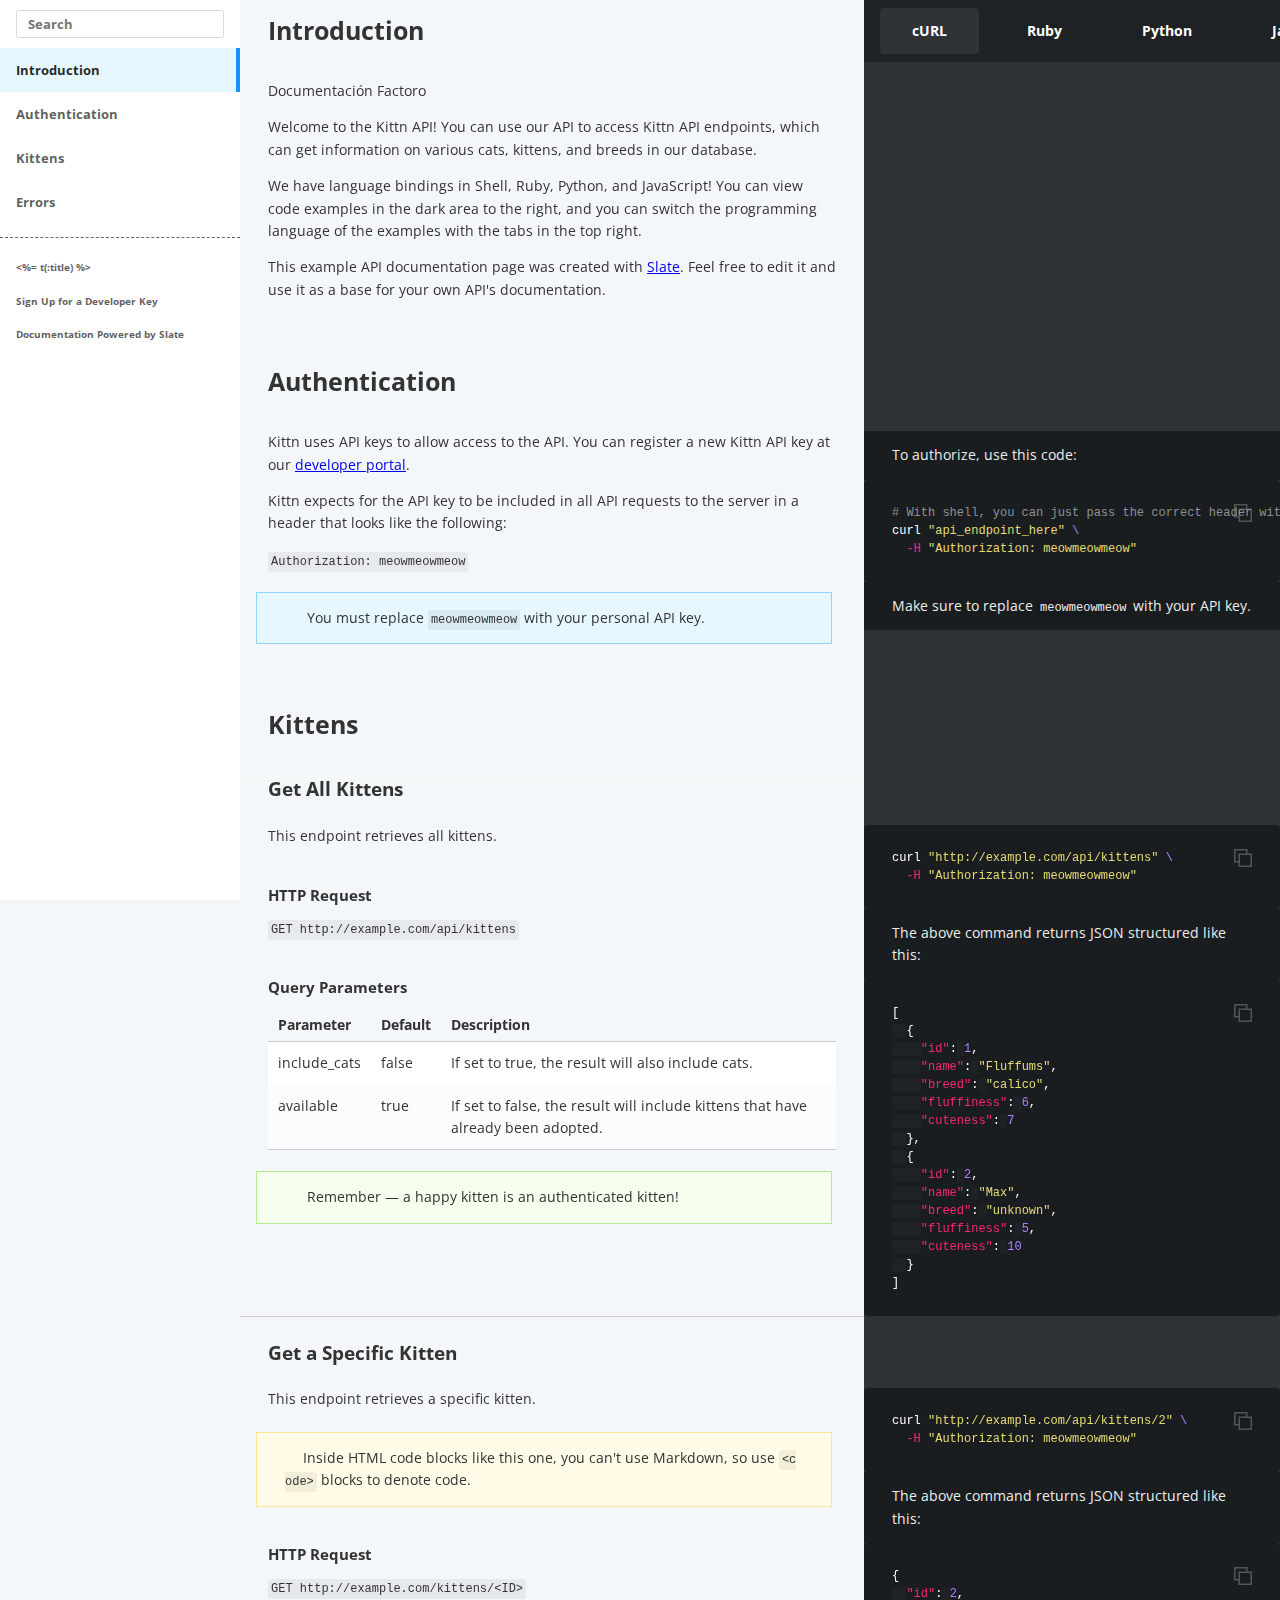
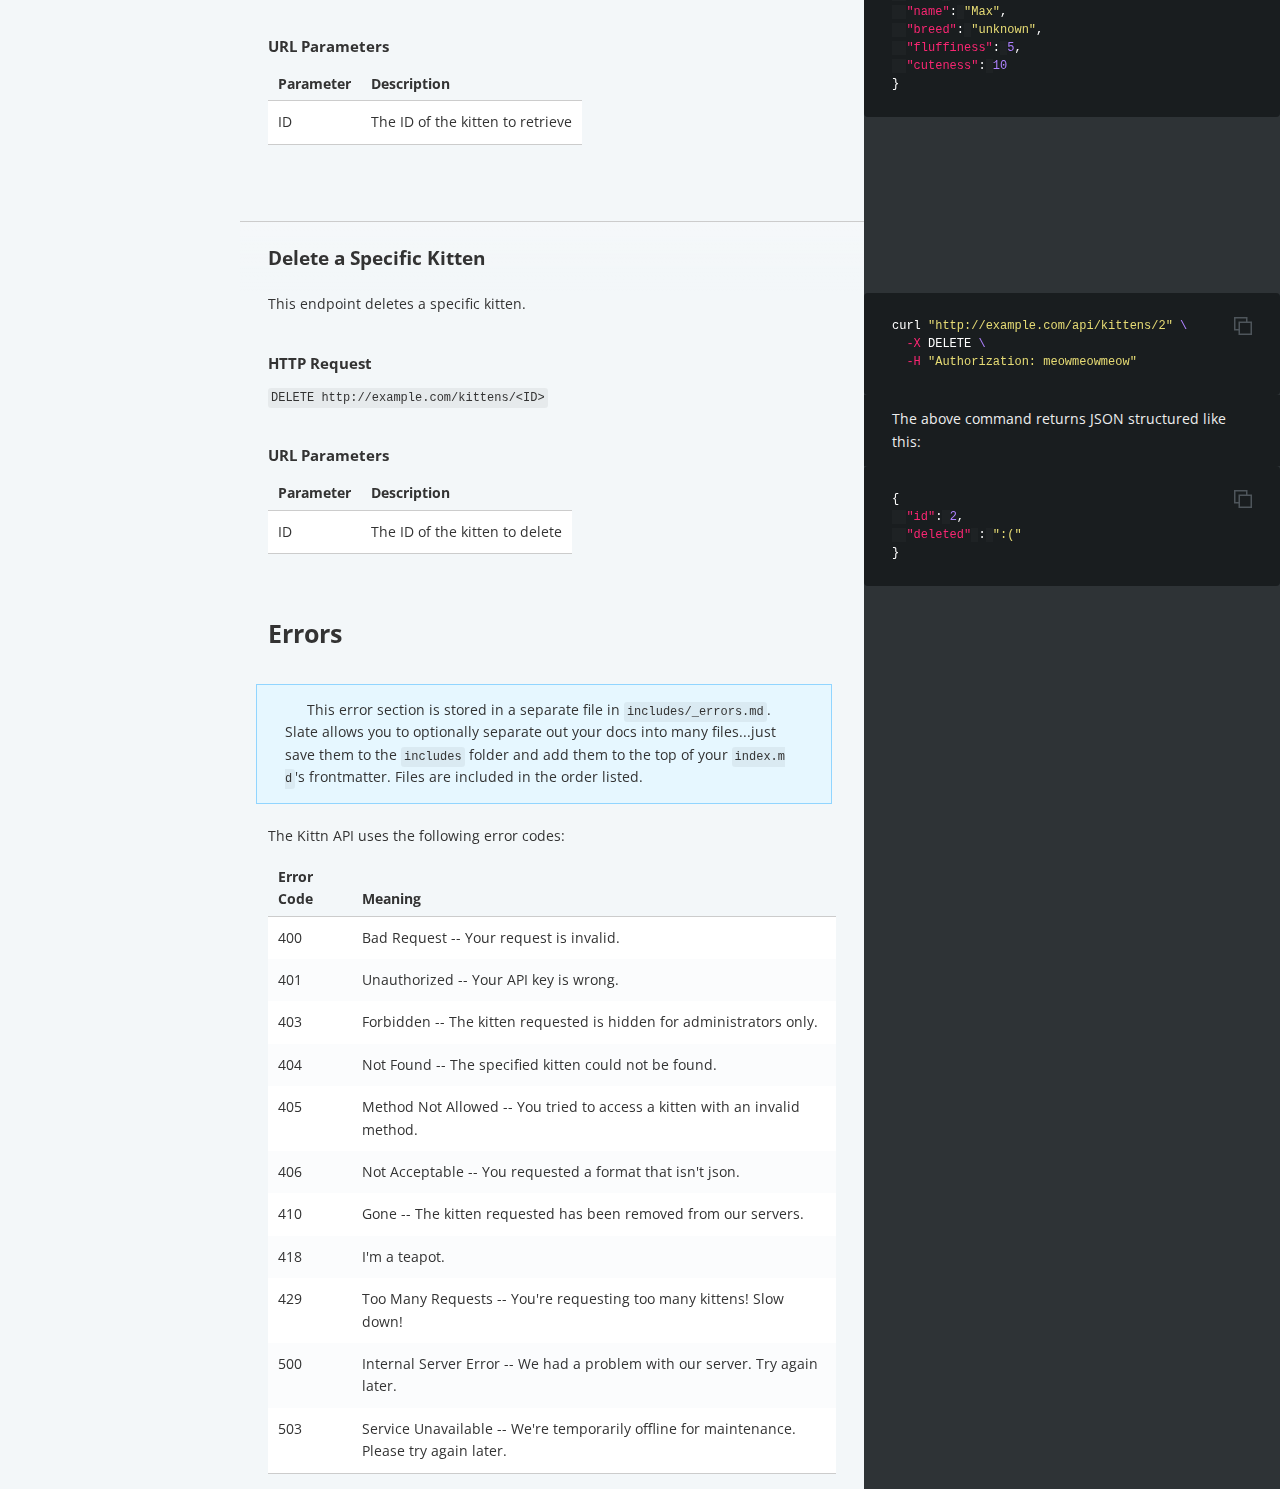
==== commit 3191e626: "publish: Merge remote-tracking branch 'upstream/main' into main" ====
--- a/es/index.html
+++ b/es/index.html
@@ -5,6 +5,10 @@
     <meta charset="utf-8">
     <meta content="IE=edge,chrome=1" http-equiv="X-UA-Compatible">
     <meta name="viewport" content="width=device-width, initial-scale=1, maximum-scale=1">
+        <meta
+            name="description"
+            content="Documentation for the Kittn API"
+        >
     <title>t(:title)</title>
 
     <style media="screen">
@@ -282,9 +286,9 @@
   color: #859900;
 }
     </style>
-    <link href="../stylesheets/screen-9bd0ce08.css" rel="stylesheet" media="screen" />
+    <link href="../stylesheets/screen-58b48ab2.css" rel="stylesheet" media="screen" />
     <link href="../stylesheets/print-f127ecdf.css" rel="stylesheet" media="print" />
-      <script src="../javascripts/all-a9fde460.js"></script>
+      <script src="../javascripts/all-b12a2749.js"></script>
 
     <script>
       $(function() { setupCodeCopy(); });
--- a/stylesheets/screen-58b48ab2.css
+++ b/stylesheets/screen-58b48ab2.css
@@ -0,0 +1 @@
+/*! normalize.css v3.0.2 | MIT License | git.io/normalize */@import url("https://fonts.googleapis.com/css?family=Open+Sans");html{font-family:sans-serif;-ms-text-size-adjust:100%;-webkit-text-size-adjust:100%}body{margin:0}article,aside,details,figcaption,figure,footer,header,hgroup,main,menu,nav,section,summary{display:block}audio,canvas,progress,video{display:inline-block;vertical-align:baseline}audio:not([controls]){display:none;height:0}[hidden],template{display:none}a{background-color:transparent}a:active,a:hover{outline:0}abbr[title]{border-bottom:1px dotted}b,strong{font-weight:bold}dfn{font-style:italic}h1{font-size:2em;margin:0.67em 0}mark{background:#ff0;color:#000}small{font-size:80%}sub,sup{font-size:75%;line-height:0;position:relative;vertical-align:baseline}sup{top:-0.5em}sub{bottom:-0.25em}img{border:0}svg:not(:root){overflow:hidden}figure{margin:1em 40px}hr{-webkit-box-sizing:content-box;box-sizing:content-box;height:0}pre{overflow:auto}code,kbd,pre,samp{font-family:monospace, monospace;font-size:1em}button,input,optgroup,select,textarea{color:inherit;font:inherit;margin:0}button{overflow:visible}button,select{text-transform:none}button,html input[type="button"],input[type="reset"],input[type="submit"]{-webkit-appearance:button;cursor:pointer}button[disabled],html input[disabled]{cursor:default}button::-moz-focus-inner,input::-moz-focus-inner{border:0;padding:0}input{line-height:normal}input[type="checkbox"],input[type="radio"]{-webkit-box-sizing:border-box;box-sizing:border-box;padding:0}input[type="number"]::-webkit-inner-spin-button,input[type="number"]::-webkit-outer-spin-button{height:auto}input[type="search"]{-webkit-appearance:textfield;-webkit-box-sizing:content-box;box-sizing:content-box}input[type="search"]::-webkit-search-cancel-button,input[type="search"]::-webkit-search-decoration{-webkit-appearance:none}fieldset{border:1px solid #c0c0c0;margin:0 2px;padding:0.35em 0.625em 0.75em}legend{border:0;padding:0}textarea{overflow:auto}optgroup{font-weight:bold}table{border-collapse:collapse;border-spacing:0}td,th{padding:0}.content h1,.content h2,.content h3,.content h4,.content h5,.content h6,html,body{font-family:'Open Sans', -apple-system, BlinkMacSystemFont, "Segoe UI", Roboto, Helvetica, Arial, sans-serif, "Apple Color Emoji", "Segoe UI Emoji", "Segoe UI Symbol";font-size:14px}.content h1,.content h2,.content h3,.content h4,.content h5,.content h6{font-weight:bold}.content code,.content pre{font-family:Consolas, Menlo, Monaco, "Lucida Console", "Liberation Mono", "DejaVu Sans Mono", "Bitstream Vera Sans Mono", "Courier New", monospace, serif;font-size:12px;line-height:1.5}.content code{word-break:break-all;-webkit-hyphens:auto;-ms-hyphens:auto;hyphens:auto}@font-face{font-family:'slate';src:url(../fonts/slate-cfc9d06b.eot?-syv14m);src:url(../fonts/slate-cfc9d06b.eot?#iefix-syv14m) format("embedded-opentype"),url(../fonts/slate.woff2?-syv14m) format("woff2"),url(../fonts/slate.woff?-syv14m) format("woff"),url(../fonts/slate-7b7da4fe.ttf?-syv14m) format("truetype"),url(../fonts/slate-e55b8307.svg?-syv14m#slate) format("svg");font-weight:normal;font-style:normal}.content aside.warning:before,.content aside.notice:before,.content aside.success:before{font-family:'slate';speak:none;font-style:normal;font-weight:normal;font-variant:normal;text-transform:none;line-height:1}.content aside.warning:before{content:"\e600"}.content aside.notice:before{content:"\e602"}.content aside.success:before{content:"\e606"}html{font-family:sans-serif;-ms-text-size-adjust:100%;-webkit-text-size-adjust:100%}html,body{color:#333;padding:0;margin:0;-webkit-font-smoothing:antialiased;-moz-osx-font-smoothing:grayscale;background-color:#F3F7F9;height:100%;-webkit-text-size-adjust:none}#toc>ul>li>a>span{float:right;background-color:#2484FF;border-radius:40px;width:20px}.toc-wrapper{-webkit-transition:left 0.3s ease-in-out;transition:left 0.3s ease-in-out;overflow-y:auto;overflow-x:hidden;position:fixed;z-index:30;top:0;left:0;bottom:0;width:240px;background-color:#fff;font-size:13px;font-weight:bold}.toc-wrapper .lang-selector{display:none}.toc-wrapper .lang-selector a{padding-top:0.5em;padding-bottom:0.5em}.toc-wrapper .logo{display:block;max-width:100%;margin-bottom:0px}.toc-wrapper>.search{position:relative}.toc-wrapper>.search input{background-color:#fff;background-image:none;border:1px solid #d9d9d9;border-radius:2px;-webkit-box-sizing:border-box;box-sizing:border-box;color:rgba(0,0,0,0.85);display:inline-block;-webkit-font-feature-settings:"tnum";font-feature-settings:"tnum";font-variant:tabular-nums;list-style:none;margin:0;min-width:0;padding:4px 11px;position:relative;-webkit-transition:all .3s;transition:all .3s;width:208px;margin:10px 16px}.toc-wrapper>.search input:active,.toc-wrapper>.search input:focus{border-color:#40a9ff;border-right-width:1px !important;-webkit-box-shadow:0 0 0 2px rgba(24,144,255,0.2);box-shadow:0 0 0 2px rgba(24,144,255,0.2);outline:0}.toc-wrapper .search-results{margin-top:0;-webkit-box-sizing:border-box;box-sizing:border-box;height:0;overflow-y:auto;overflow-x:hidden;-webkit-transition-property:height, margin;transition-property:height, margin;-webkit-transition-duration:180ms;transition-duration:180ms;-webkit-transition-timing-function:ease-in-out;transition-timing-function:ease-in-out;background:#fafafa}.toc-wrapper .search-results.visible{height:30%;margin-bottom:1em}.toc-wrapper .search-results li{margin:1em 16px;line-height:1}.toc-wrapper .search-results a{color:rgba(0,0,0,0.65);text-decoration:none}.toc-wrapper .search-results a:hover{text-decoration:underline}.toc-wrapper ul,.toc-wrapper li{list-style:none;margin:0;padding:0;line-height:28px}.toc-wrapper li{color:rgba(0,0,0,0.65);-webkit-transition-property:background;transition-property:background;-webkit-transition-timing-function:linear;transition-timing-function:linear;-webkit-transition-duration:200ms;transition-duration:200ms}.toc-wrapper .toc-link{position:relative}.toc-wrapper .toc-link::after{border-right:4px solid #1890ff;bottom:0;content:"";opacity:0;position:absolute;right:0;top:0;-webkit-transform:scaleY(0.0001);transform:scaleY(0.0001);-webkit-transition:opacity 0.15s cubic-bezier(0.215, 0.61, 0.355, 1),-webkit-transform 0.15s cubic-bezier(0.215, 0.61, 0.355, 1);transition:opacity 0.15s cubic-bezier(0.215, 0.61, 0.355, 1),-webkit-transform 0.15s cubic-bezier(0.215, 0.61, 0.355, 1);transition:transform 0.15s cubic-bezier(0.215, 0.61, 0.355, 1),opacity 0.15s cubic-bezier(0.215, 0.61, 0.355, 1);transition:transform 0.15s cubic-bezier(0.215, 0.61, 0.355, 1),opacity 0.15s cubic-bezier(0.215, 0.61, 0.355, 1),-webkit-transform 0.15s cubic-bezier(0.215, 0.61, 0.355, 1)}.toc-wrapper .toc-link.active{background-color:#e6f7ff;color:rgba(0,0,0,0.85)}.toc-wrapper .toc-link.active::after{opacity:1;-webkit-transform:scaleY(1);transform:scaleY(1)}.toc-wrapper .toc-link.active-parent{background-color:#e6f7ff;color:rgba(0,0,0,0.85)}.toc-wrapper .toc-list-h2{display:none;background-color:#fafafa;font-weight:500}.toc-wrapper .toc-h2{padding-left:26px;font-size:12px}.toc-wrapper .toc-footer{padding:1em 0;margin-top:1em;border-top:1px dashed #666}.toc-wrapper .toc-footer li,.toc-wrapper .toc-footer a{color:rgba(0,0,0,0.65);text-decoration:none}.toc-wrapper .toc-footer a:hover{text-decoration:underline}.toc-wrapper .toc-footer li{font-size:0.8em;line-height:1.7;text-decoration:none}.toc-link,.toc-footer li{padding:8px 16px;display:block;overflow-x:hidden;white-space:nowrap;text-overflow:ellipsis;text-decoration:none;color:rgba(0,0,0,0.65);-webkit-transition-property:background;transition-property:background;-webkit-transition-timing-function:linear;transition-timing-function:linear;-webkit-transition-duration:130ms;transition-duration:130ms}#nav-button{padding:0 1.5em 5em 0;display:none;position:fixed;top:0;left:0;z-index:100;color:#000;text-decoration:none;font-weight:bold;opacity:0.7;line-height:16px;-webkit-transition:left 0.3s ease-in-out;transition:left 0.3s ease-in-out}#nav-button span{display:block;padding:6px 6px 6px;background-color:rgba(243,247,249,0.7);-webkit-transform-origin:0 0;transform-origin:0 0;-webkit-transform:rotate(-90deg) translate(-100%, 0);transform:rotate(-90deg) translate(-100%, 0);border-radius:0 0 0 5px}#nav-button img{height:16px;vertical-align:bottom}#nav-button:hover{opacity:1}#nav-button.open{left:240px}.page-wrapper{margin-left:240px;position:relative;z-index:10;background-color:#F3F7F9;min-height:100%;padding-bottom:1px}.page-wrapper .dark-box{width:40%;background-color:#2E3336;position:absolute;right:0;top:0;bottom:0}.page-wrapper .lang-selector{position:fixed;z-index:50;border-bottom:5px solid #2E3336}.lang-selector{display:flex;background-color:#1E2224;width:100%;font-weight:bold;overflow-x:auto;padding:8px}.lang-selector a{display:inline;color:#fff;text-decoration:none;padding:8px 32px;margin:0 8px;line-height:30px;outline:0;border-radius:4px}.lang-selector a:active,.lang-selector a:focus{background-color:#111;color:#fff}.lang-selector a.active{background-color:#2E3336;color:#fff}.lang-selector:after{content:'';clear:both;display:block}.content{-webkit-transform:translateZ(0);position:relative;z-index:30}.content:after{content:'';display:block;clear:both}.content>h1,.content>h2,.content>h3,.content>h4,.content>h5,.content>h6,.content>p,.content>table,.content>ul,.content>ol,.content>dl{margin-right:40%;padding:0 28px;-webkit-box-sizing:border-box;box-sizing:border-box;display:block}.content>aside{margin-right:calc(40% + 32px);margin-left:16px;padding:0 28px;-webkit-box-sizing:border-box;box-sizing:border-box;display:block}.content>ul,.content>ol{padding-left:43px}.content>h1,.content>h2,.content>div{clear:both}.content h1{font-size:25px;padding-top:0.5em;padding-bottom:0.5em;margin-bottom:21px;margin-top:2em}.content h1:first-child,.content div:first-child+h1{border-top-width:0;margin-top:0}.content h2{font-size:19px;margin-top:4em;margin-bottom:0;border-top:1px solid #ccc;padding-top:1.2em;padding-bottom:1.2em;background-image:-webkit-gradient(linear, left top, left bottom, from(rgba(255,255,255,0.2)), to(rgba(255,255,255,0)));background-image:linear-gradient(to bottom, rgba(255,255,255,0.2), rgba(255,255,255,0))}.content h1+h2,.content h1+div+h2{margin-top:-21px;border-top:none}.content h3,.content h4,.content h5,.content h6{font-size:15px;margin-top:2.5em;margin-bottom:0.8em}.content h4,.content h5,.content h6{font-size:10px}.content hr{margin:2em 0;border-top:2px solid #2E3336;border-bottom:2px solid #F3F7F9}.content table{margin-bottom:1em;overflow:auto}.content table th,.content table td{text-align:left;vertical-align:top;line-height:1.6}.content table th code,.content table td code{white-space:nowrap}.content table th{padding:5px 10px;border-bottom:1px solid #ccc;vertical-align:bottom}.content table td{padding:10px}.content table tr:last-child{border-bottom:1px solid #ccc}.content table tr:nth-child(odd)>td{background-color:white}.content table tr:nth-child(even)>td{background-color:#fbfcfd}.content dt{font-weight:bold}.content dd{margin-left:15px}.content p,.content li,.content dt,.content dd{line-height:1.6;margin-top:0}.content img{max-width:100%}.content code{background-color:rgba(0,0,0,0.05);padding:3px;border-radius:3px}.content pre>code{background-color:transparent;padding:0}.content aside{padding-top:1em;padding-bottom:1em;margin-top:1.5em;margin-bottom:1.5em;background:#e6f7ff;border:1px solid #91d5ff;line-height:1.6}.content aside.warning{background-color:#fffbe6;border:1px solid #ffe58f}.content aside.success{background-color:#f6ffed;border:1px solid #b7eb8f}.content aside:before{vertical-align:middle;padding-right:0.5em;font-size:14px}.content aside.notice:before{color:#1890ff}.content aside.warning:before{color:#faad14}.content aside.success:before{color:#52c41a}.content .search-highlight{padding:2px;margin:-3px;border-radius:4px;border:1px solid #F7E633;background:-webkit-gradient(linear, right bottom, left top, from(#F7E633), to(#F1D32F));background:linear-gradient(to top left, #F7E633 0%, #F1D32F 100%)}.content>div.highlight{clear:none}.content pre,.content blockquote{background-color:#1E2224;color:#fff;margin:0;width:40%;float:right;clear:right;-webkit-box-sizing:border-box;box-sizing:border-box;border-radius:4px}.content pre>p,.content blockquote>p{margin:0}.content pre a,.content blockquote a{color:#fff;text-decoration:none;border-bottom:dashed 1px #ccc}.content pre{padding-top:2em;padding-bottom:2em;padding:2em 28px;background-color:#191D1F;border-radius:4px}.content blockquote>p{background-color:#191D1F;padding:13px 2em;color:#eee}@media (max-width: 930px){.toc-wrapper{left:-240px}.toc-wrapper.open{left:0}.page-wrapper{margin-left:0}#nav-button{display:block}.toc-link{padding-top:0.3em;padding-bottom:0.3em}}@media (max-width: 690px){.dark-box{display:none}.content>h1,.content>h2,.content>h3,.content>h4,.content>h5,.content>h6,.content>p,.content>table,.content>ul,.content>ol,.content>dl,.content>aside{margin-right:0}.toc-wrapper .lang-selector{display:block}.page-wrapper .lang-selector{display:none}.content pre,.content blockquote{width:auto;float:none}.content>pre+h1,.content>blockquote+h1,.content>pre+h2,.content>blockquote+h2,.content>pre+h3,.content>blockquote+h3,.content>pre+h4,.content>blockquote+h4,.content>pre+h5,.content>blockquote+h5,.content>pre+h6,.content>blockquote+h6,.content>pre+p,.content>blockquote+p,.content>pre+table,.content>blockquote+table,.content>pre+ul,.content>blockquote+ul,.content>pre+ol,.content>blockquote+ol,.content>pre+dl,.content>blockquote+dl,.content>pre+aside,.content>blockquote+aside{margin-top:28px}}.highlight .c,.highlight .cm,.highlight .c1,.highlight .cs{color:#909090}.highlight,.highlight .w{background-color:#1E2224}.copy-clipboard{float:right;fill:#9DAAB6;cursor:pointer;opacity:0.4;height:18px;width:18px}.copy-clipboard:hover{opacity:0.8}.tag{-webkit-box-sizing:border-box;box-sizing:border-box;margin:0 8px 0 0;color:#000000d9;font-size:14px;font-variant:tabular-nums;line-height:1.5715;list-style:none;-webkit-font-feature-settings:"tnum";font-feature-settings:"tnum";display:inline-block;height:auto;padding:0 7px;font-size:12px;line-height:20px;white-space:nowrap;background:#fafafa;border:1px solid #d9d9d9;border-radius:2px;opacity:1;-webkit-transition:all .3s;transition:all .3s}.tag.green{color:#389e0d;background:#f6ffed;border-color:#b7eb8f}.tag.blue{color:#096dd9;background:#e6f7ff;border-color:#91d5ff}.tag.red{color:#cf1322;background:#fff1f0;border-color:#ffa39e}.tag.gold{color:#d48806;background:#fffbe6;border-color:#ffe58f}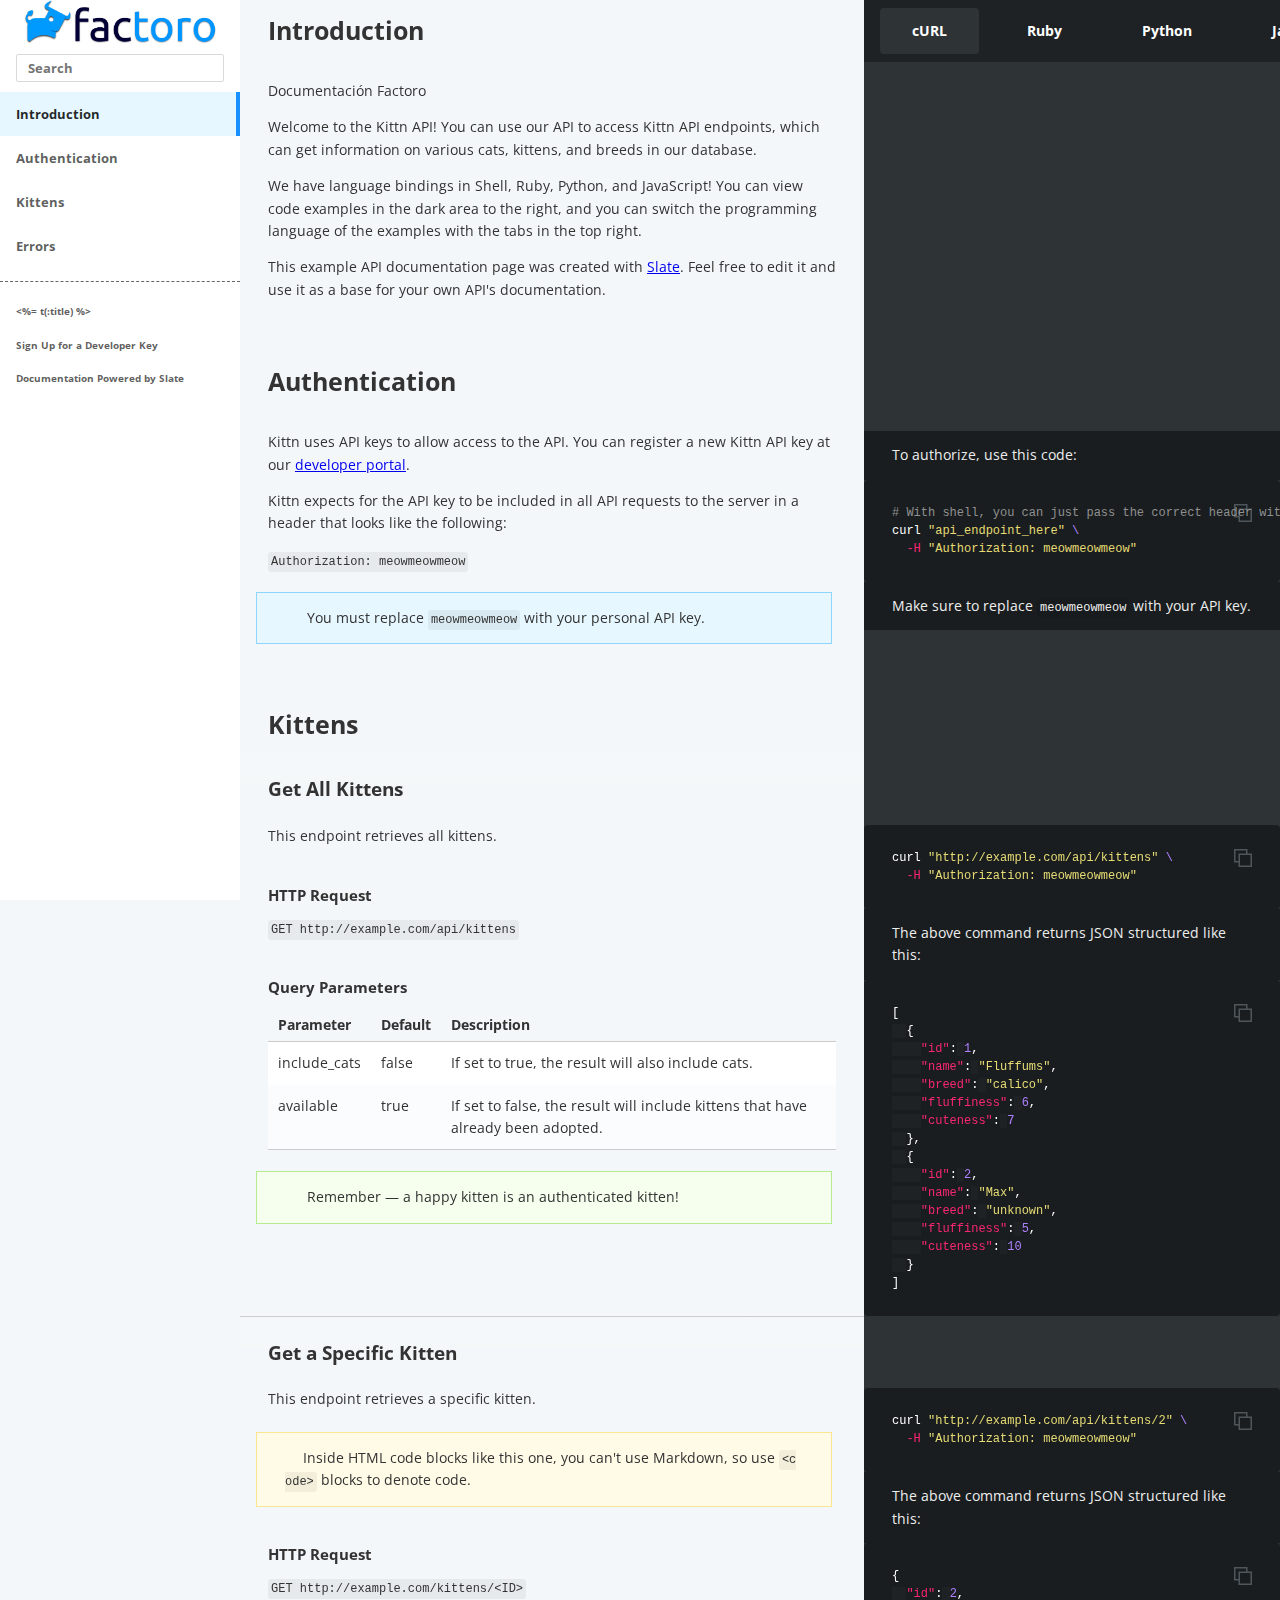
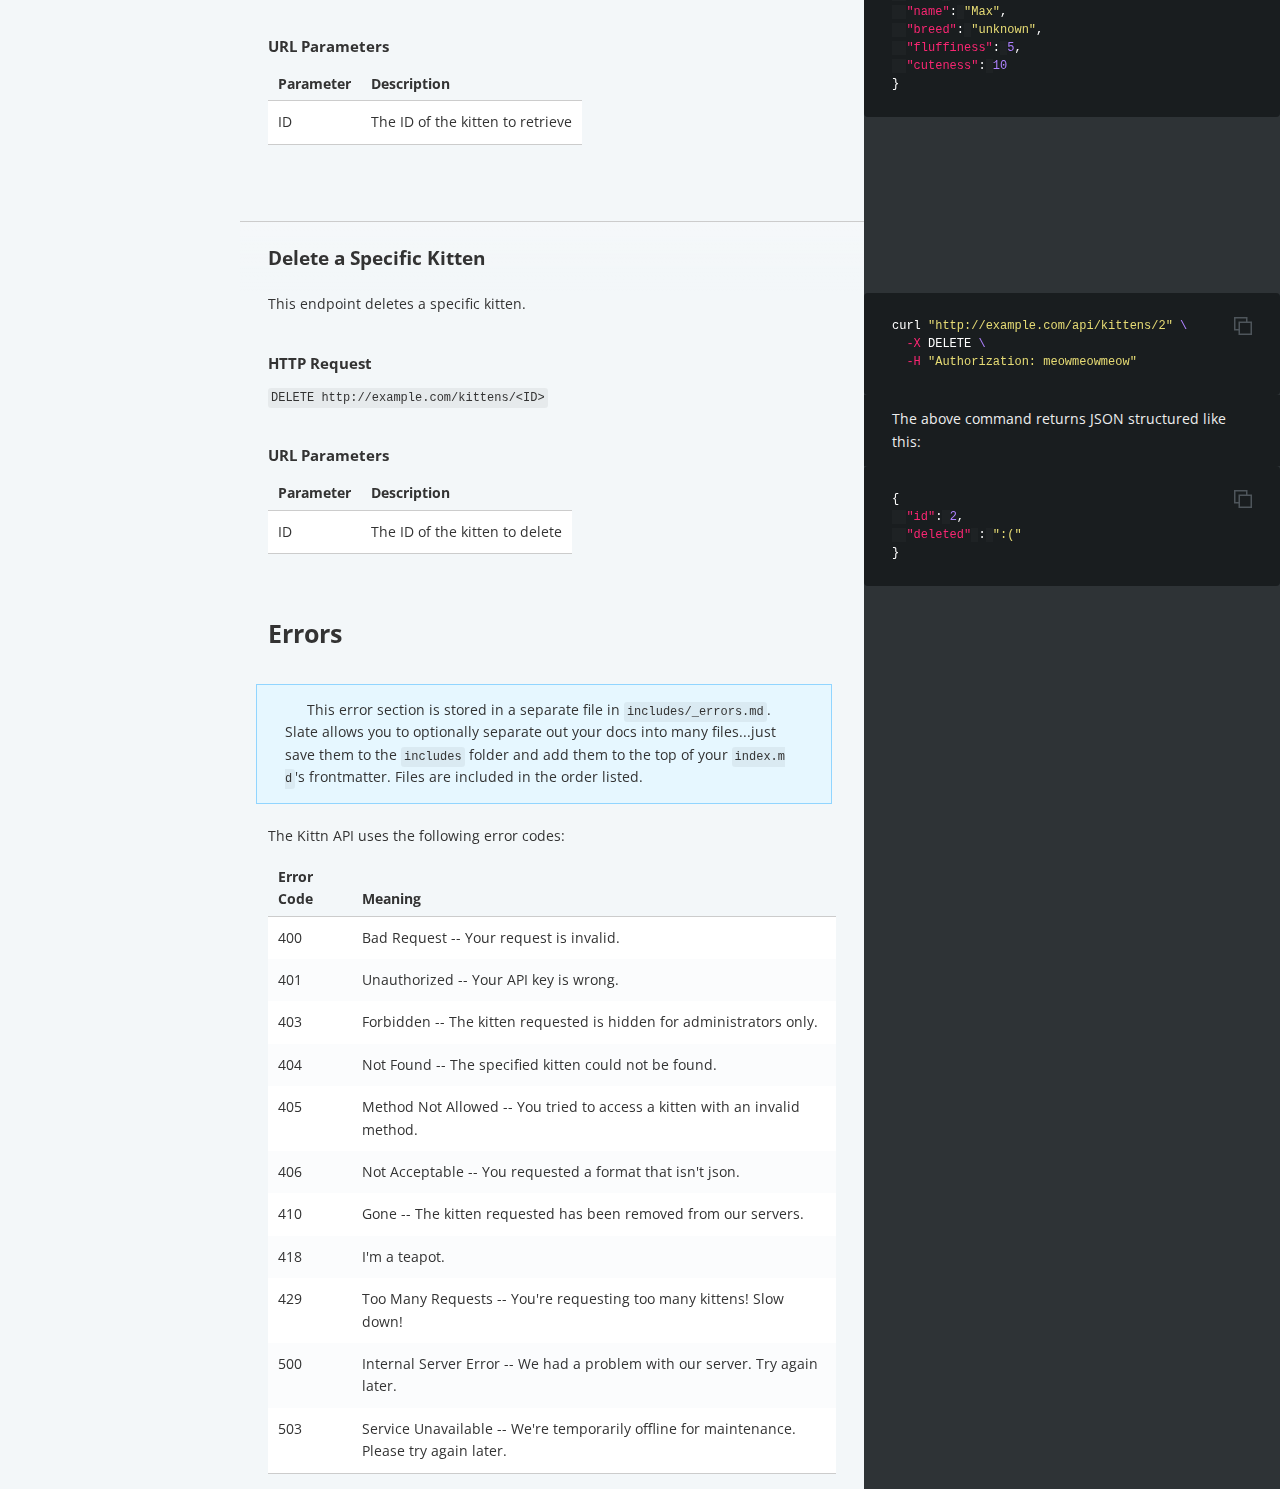
==== commit 768d187e: "publish: Adds new logo. Adds tag styling" ====
--- a/es/index.html
+++ b/es/index.html
@@ -286,7 +286,7 @@
   color: #859900;
 }
     </style>
-    <link href="../stylesheets/screen-58b48ab2.css" rel="stylesheet" media="screen" />
+    <link href="../stylesheets/screen-3fde5b85.css" rel="stylesheet" media="screen" />
     <link href="../stylesheets/print-f127ecdf.css" rel="stylesheet" media="print" />
       <script src="../javascripts/all-b12a2749.js"></script>
 
@@ -303,7 +303,7 @@
       </span>
     </a>
     <div class="toc-wrapper">
-      <img src="../images/logo-1e815a84.png" class="logo" alt="" />
+      <img src="../images/logo-cae72edf.png" class="logo" alt="" />
         <div class="lang-selector">
               <a href="#" data-language-name="shell">cURL</a>
               <a href="#" data-language-name="ruby">Ruby</a>
--- a/stylesheets/screen-3fde5b85.css
+++ b/stylesheets/screen-3fde5b85.css
@@ -0,0 +1 @@
+/*! normalize.css v3.0.2 | MIT License | git.io/normalize */@import url("https://fonts.googleapis.com/css?family=Open+Sans");html{font-family:sans-serif;-ms-text-size-adjust:100%;-webkit-text-size-adjust:100%}body{margin:0}article,aside,details,figcaption,figure,footer,header,hgroup,main,menu,nav,section,summary{display:block}audio,canvas,progress,video{display:inline-block;vertical-align:baseline}audio:not([controls]){display:none;height:0}[hidden],template{display:none}a{background-color:transparent}a:active,a:hover{outline:0}abbr[title]{border-bottom:1px dotted}b,strong{font-weight:bold}dfn{font-style:italic}h1{font-size:2em;margin:0.67em 0}mark{background:#ff0;color:#000}small{font-size:80%}sub,sup{font-size:75%;line-height:0;position:relative;vertical-align:baseline}sup{top:-0.5em}sub{bottom:-0.25em}img{border:0}svg:not(:root){overflow:hidden}figure{margin:1em 40px}hr{-webkit-box-sizing:content-box;box-sizing:content-box;height:0}pre{overflow:auto}code,kbd,pre,samp{font-family:monospace, monospace;font-size:1em}button,input,optgroup,select,textarea{color:inherit;font:inherit;margin:0}button{overflow:visible}button,select{text-transform:none}button,html input[type="button"],input[type="reset"],input[type="submit"]{-webkit-appearance:button;cursor:pointer}button[disabled],html input[disabled]{cursor:default}button::-moz-focus-inner,input::-moz-focus-inner{border:0;padding:0}input{line-height:normal}input[type="checkbox"],input[type="radio"]{-webkit-box-sizing:border-box;box-sizing:border-box;padding:0}input[type="number"]::-webkit-inner-spin-button,input[type="number"]::-webkit-outer-spin-button{height:auto}input[type="search"]{-webkit-appearance:textfield;-webkit-box-sizing:content-box;box-sizing:content-box}input[type="search"]::-webkit-search-cancel-button,input[type="search"]::-webkit-search-decoration{-webkit-appearance:none}fieldset{border:1px solid #c0c0c0;margin:0 2px;padding:0.35em 0.625em 0.75em}legend{border:0;padding:0}textarea{overflow:auto}optgroup{font-weight:bold}table{border-collapse:collapse;border-spacing:0}td,th{padding:0}.content h1,.content h2,.content h3,.content h4,.content h5,.content h6,html,body{font-family:'Open Sans', -apple-system, BlinkMacSystemFont, "Segoe UI", Roboto, Helvetica, Arial, sans-serif, "Apple Color Emoji", "Segoe UI Emoji", "Segoe UI Symbol";font-size:14px}.content h1,.content h2,.content h3,.content h4,.content h5,.content h6{font-weight:bold}.content code,.content pre{font-family:Consolas, Menlo, Monaco, "Lucida Console", "Liberation Mono", "DejaVu Sans Mono", "Bitstream Vera Sans Mono", "Courier New", monospace, serif;font-size:12px;line-height:1.5}.content code{word-break:break-all;-webkit-hyphens:auto;-ms-hyphens:auto;hyphens:auto}@font-face{font-family:'slate';src:url(../fonts/slate-cfc9d06b.eot?-syv14m);src:url(../fonts/slate-cfc9d06b.eot?#iefix-syv14m) format("embedded-opentype"),url(../fonts/slate.woff2?-syv14m) format("woff2"),url(../fonts/slate.woff?-syv14m) format("woff"),url(../fonts/slate-7b7da4fe.ttf?-syv14m) format("truetype"),url(../fonts/slate-e55b8307.svg?-syv14m#slate) format("svg");font-weight:normal;font-style:normal}.content aside.warning:before,.content aside.notice:before,.content aside.success:before{font-family:'slate';speak:none;font-style:normal;font-weight:normal;font-variant:normal;text-transform:none;line-height:1}.content aside.warning:before{content:"\e600"}.content aside.notice:before{content:"\e602"}.content aside.success:before{content:"\e606"}html{font-family:sans-serif;-ms-text-size-adjust:100%;-webkit-text-size-adjust:100%}html,body{color:#333;padding:0;margin:0;-webkit-font-smoothing:antialiased;-moz-osx-font-smoothing:grayscale;background-color:#F3F7F9;height:100%;-webkit-text-size-adjust:none}#toc>ul>li>a>span{float:right;background-color:#2484FF;border-radius:40px;width:20px}.toc-wrapper{-webkit-transition:left 0.3s ease-in-out;transition:left 0.3s ease-in-out;overflow-y:auto;overflow-x:hidden;position:fixed;z-index:30;top:0;left:0;bottom:0;width:240px;background-color:#fff;font-size:13px;font-weight:bold}.toc-wrapper .lang-selector{display:none}.toc-wrapper .lang-selector a{padding-top:0.5em;padding-bottom:0.5em}.toc-wrapper .logo{display:block;max-width:80%;margin-top:0px;margin-bottom:0px;-o-object-fit:contain;object-fit:contain;margin:auto}.toc-wrapper>.search{position:relative}.toc-wrapper>.search input{background-color:#fff;background-image:none;border:1px solid #d9d9d9;border-radius:2px;-webkit-box-sizing:border-box;box-sizing:border-box;color:rgba(0,0,0,0.85);display:inline-block;-webkit-font-feature-settings:"tnum";font-feature-settings:"tnum";font-variant:tabular-nums;list-style:none;margin:0;min-width:0;padding:4px 11px;position:relative;-webkit-transition:all .3s;transition:all .3s;width:208px;margin:10px 16px}.toc-wrapper>.search input:active,.toc-wrapper>.search input:focus{border-color:#40a9ff;border-right-width:1px !important;-webkit-box-shadow:0 0 0 2px rgba(24,144,255,0.2);box-shadow:0 0 0 2px rgba(24,144,255,0.2);outline:0}.toc-wrapper .search-results{margin-top:0;-webkit-box-sizing:border-box;box-sizing:border-box;height:0;overflow-y:auto;overflow-x:hidden;-webkit-transition-property:height, margin;transition-property:height, margin;-webkit-transition-duration:180ms;transition-duration:180ms;-webkit-transition-timing-function:ease-in-out;transition-timing-function:ease-in-out;background:#fafafa}.toc-wrapper .search-results.visible{height:30%;margin-bottom:1em}.toc-wrapper .search-results li{margin:1em 16px;line-height:1}.toc-wrapper .search-results a{color:rgba(0,0,0,0.65);text-decoration:none}.toc-wrapper .search-results a:hover{text-decoration:underline}.toc-wrapper ul,.toc-wrapper li{list-style:none;margin:0;padding:0;line-height:28px}.toc-wrapper li{color:rgba(0,0,0,0.65);-webkit-transition-property:background;transition-property:background;-webkit-transition-timing-function:linear;transition-timing-function:linear;-webkit-transition-duration:200ms;transition-duration:200ms}.toc-wrapper .toc-link{position:relative}.toc-wrapper .toc-link::after{border-right:4px solid #1890ff;bottom:0;content:"";opacity:0;position:absolute;right:0;top:0;-webkit-transform:scaleY(0.0001);transform:scaleY(0.0001);-webkit-transition:opacity 0.15s cubic-bezier(0.215, 0.61, 0.355, 1),-webkit-transform 0.15s cubic-bezier(0.215, 0.61, 0.355, 1);transition:opacity 0.15s cubic-bezier(0.215, 0.61, 0.355, 1),-webkit-transform 0.15s cubic-bezier(0.215, 0.61, 0.355, 1);transition:transform 0.15s cubic-bezier(0.215, 0.61, 0.355, 1),opacity 0.15s cubic-bezier(0.215, 0.61, 0.355, 1);transition:transform 0.15s cubic-bezier(0.215, 0.61, 0.355, 1),opacity 0.15s cubic-bezier(0.215, 0.61, 0.355, 1),-webkit-transform 0.15s cubic-bezier(0.215, 0.61, 0.355, 1)}.toc-wrapper .toc-link.active{background-color:#e6f7ff;color:rgba(0,0,0,0.85)}.toc-wrapper .toc-link.active::after{opacity:1;-webkit-transform:scaleY(1);transform:scaleY(1)}.toc-wrapper .toc-link.active-parent{background-color:#e6f7ff;color:rgba(0,0,0,0.85)}.toc-wrapper .toc-list-h2{display:none;background-color:#fafafa;font-weight:500}.toc-wrapper .toc-h2{padding-left:26px;font-size:12px}.toc-wrapper .toc-footer{padding:1em 0;margin-top:1em;border-top:1px dashed #666}.toc-wrapper .toc-footer li,.toc-wrapper .toc-footer a{color:rgba(0,0,0,0.65);text-decoration:none}.toc-wrapper .toc-footer a:hover{text-decoration:underline}.toc-wrapper .toc-footer li{font-size:0.8em;line-height:1.7;text-decoration:none}.toc-link,.toc-footer li{padding:8px 16px;display:block;overflow-x:hidden;white-space:nowrap;text-overflow:ellipsis;text-decoration:none;color:rgba(0,0,0,0.65);-webkit-transition-property:background;transition-property:background;-webkit-transition-timing-function:linear;transition-timing-function:linear;-webkit-transition-duration:130ms;transition-duration:130ms}#nav-button{padding:0 1.5em 5em 0;display:none;position:fixed;top:0;left:0;z-index:100;color:#000;text-decoration:none;font-weight:bold;opacity:0.7;line-height:16px;-webkit-transition:left 0.3s ease-in-out;transition:left 0.3s ease-in-out}#nav-button span{display:block;padding:6px 6px 6px;background-color:rgba(243,247,249,0.7);-webkit-transform-origin:0 0;transform-origin:0 0;-webkit-transform:rotate(-90deg) translate(-100%, 0);transform:rotate(-90deg) translate(-100%, 0);border-radius:0 0 0 5px}#nav-button img{height:16px;vertical-align:bottom}#nav-button:hover{opacity:1}#nav-button.open{left:240px}.page-wrapper{margin-left:240px;position:relative;z-index:10;background-color:#F3F7F9;min-height:100%;padding-bottom:1px}.page-wrapper .dark-box{width:40%;background-color:#2E3336;position:absolute;right:0;top:0;bottom:0}.page-wrapper .lang-selector{position:fixed;z-index:50;border-bottom:5px solid #2E3336}.lang-selector{display:flex;background-color:#1E2224;width:100%;font-weight:bold;overflow-x:auto;padding:8px}.lang-selector a{display:inline;color:#fff;text-decoration:none;padding:8px 32px;margin:0 8px;line-height:30px;outline:0;border-radius:4px}.lang-selector a:active,.lang-selector a:focus{background-color:#111;color:#fff}.lang-selector a.active{background-color:#2E3336;color:#fff}.lang-selector:after{content:'';clear:both;display:block}.content{-webkit-transform:translateZ(0);position:relative;z-index:30}.content:after{content:'';display:block;clear:both}.content>h1,.content>h2,.content>h3,.content>h4,.content>h5,.content>h6,.content>p,.content>table,.content>ul,.content>ol,.content>dl{margin-right:40%;padding:0 28px;-webkit-box-sizing:border-box;box-sizing:border-box;display:block}.content>aside{margin-right:calc(40% + 32px);margin-left:16px;padding:0 28px;-webkit-box-sizing:border-box;box-sizing:border-box;display:block}.content>ul,.content>ol{padding-left:43px}.content>h1,.content>h2,.content>div{clear:both}.content h1{font-size:25px;padding-top:0.5em;padding-bottom:0.5em;margin-bottom:21px;margin-top:2em}.content h1:first-child,.content div:first-child+h1{border-top-width:0;margin-top:0}.content h2{font-size:19px;margin-top:4em;margin-bottom:0;border-top:1px solid #ccc;padding-top:1.2em;padding-bottom:1.2em;background-image:-webkit-gradient(linear, left top, left bottom, from(rgba(255,255,255,0.2)), to(rgba(255,255,255,0)));background-image:linear-gradient(to bottom, rgba(255,255,255,0.2), rgba(255,255,255,0))}.content h1+h2,.content h1+div+h2{margin-top:-21px;border-top:none}.content h3,.content h4,.content h5,.content h6{font-size:15px;margin-top:2.5em;margin-bottom:0.8em}.content h4,.content h5,.content h6{font-size:10px}.content hr{margin:2em 0;border-top:2px solid #2E3336;border-bottom:2px solid #F3F7F9}.content table{margin-bottom:1em;overflow:auto}.content table th,.content table td{text-align:left;vertical-align:top;line-height:1.6}.content table th code,.content table td code{white-space:nowrap}.content table th{padding:5px 10px;border-bottom:1px solid #ccc;vertical-align:bottom}.content table td{padding:10px}.content table tr:last-child{border-bottom:1px solid #ccc}.content table tr:nth-child(odd)>td{background-color:white}.content table tr:nth-child(even)>td{background-color:#fbfcfd}.content dt{font-weight:bold}.content dd{margin-left:15px}.content p,.content li,.content dt,.content dd{line-height:1.6;margin-top:0}.content img{max-width:100%}.content code{background-color:rgba(0,0,0,0.05);padding:3px;border-radius:3px}.content pre>code{background-color:transparent;padding:0}.content aside{padding-top:1em;padding-bottom:1em;margin-top:1.5em;margin-bottom:1.5em;background:#e6f7ff;border:1px solid #91d5ff;line-height:1.6}.content aside.warning{background-color:#fffbe6;border:1px solid #ffe58f}.content aside.success{background-color:#f6ffed;border:1px solid #b7eb8f}.content aside:before{vertical-align:middle;padding-right:0.5em;font-size:14px}.content aside.notice:before{color:#1890ff}.content aside.warning:before{color:#faad14}.content aside.success:before{color:#52c41a}.content .search-highlight{padding:2px;margin:-3px;border-radius:4px;border:1px solid #F7E633;background:-webkit-gradient(linear, right bottom, left top, from(#F7E633), to(#F1D32F));background:linear-gradient(to top left, #F7E633 0%, #F1D32F 100%)}.content>div.highlight{clear:none}.content pre,.content blockquote{background-color:#1E2224;color:#fff;margin:0;width:40%;float:right;clear:right;-webkit-box-sizing:border-box;box-sizing:border-box;border-radius:4px}.content pre>p,.content blockquote>p{margin:0}.content pre a,.content blockquote a{color:#fff;text-decoration:none;border-bottom:dashed 1px #ccc}.content pre{padding-top:2em;padding-bottom:2em;padding:2em 28px;background-color:#191D1F;border-radius:4px}.content blockquote>p{background-color:#191D1F;padding:13px 2em;color:#eee}@media (max-width: 930px){.toc-wrapper{left:-240px}.toc-wrapper.open{left:0}.page-wrapper{margin-left:0}#nav-button{display:block}.toc-link{padding-top:0.3em;padding-bottom:0.3em}}@media (max-width: 690px){.dark-box{display:none}.content>h1,.content>h2,.content>h3,.content>h4,.content>h5,.content>h6,.content>p,.content>table,.content>ul,.content>ol,.content>dl,.content>aside{margin-right:0}.toc-wrapper .lang-selector{display:block}.page-wrapper .lang-selector{display:none}.content pre,.content blockquote{width:auto;float:none}.content>pre+h1,.content>blockquote+h1,.content>pre+h2,.content>blockquote+h2,.content>pre+h3,.content>blockquote+h3,.content>pre+h4,.content>blockquote+h4,.content>pre+h5,.content>blockquote+h5,.content>pre+h6,.content>blockquote+h6,.content>pre+p,.content>blockquote+p,.content>pre+table,.content>blockquote+table,.content>pre+ul,.content>blockquote+ul,.content>pre+ol,.content>blockquote+ol,.content>pre+dl,.content>blockquote+dl,.content>pre+aside,.content>blockquote+aside{margin-top:28px}}.highlight .c,.highlight .cm,.highlight .c1,.highlight .cs{color:#909090}.highlight,.highlight .w{background-color:#1E2224}.copy-clipboard{float:right;fill:#9DAAB6;cursor:pointer;opacity:0.4;height:18px;width:18px}.copy-clipboard:hover{opacity:0.8}.tag{-webkit-box-sizing:border-box;box-sizing:border-box;margin:0 8px 0 0;color:#000000d9;font-size:14px;font-variant:tabular-nums;line-height:1.5715;list-style:none;-webkit-font-feature-settings:"tnum";font-feature-settings:"tnum";display:inline-block;height:auto;padding:0 7px;font-size:12px;line-height:20px;white-space:nowrap;background:#fafafa;border:1px solid #d9d9d9;border-radius:2px;opacity:1;-webkit-transition:all .3s;transition:all .3s}.tag.green{color:#389e0d;background:#f6ffed;border-color:#b7eb8f}.tag.blue{color:#096dd9;background:#e6f7ff;border-color:#91d5ff}.tag.red{color:#cf1322;background:#fff1f0;border-color:#ffa39e}.tag.gold{color:#d48806;background:#fffbe6;border-color:#ffe58f}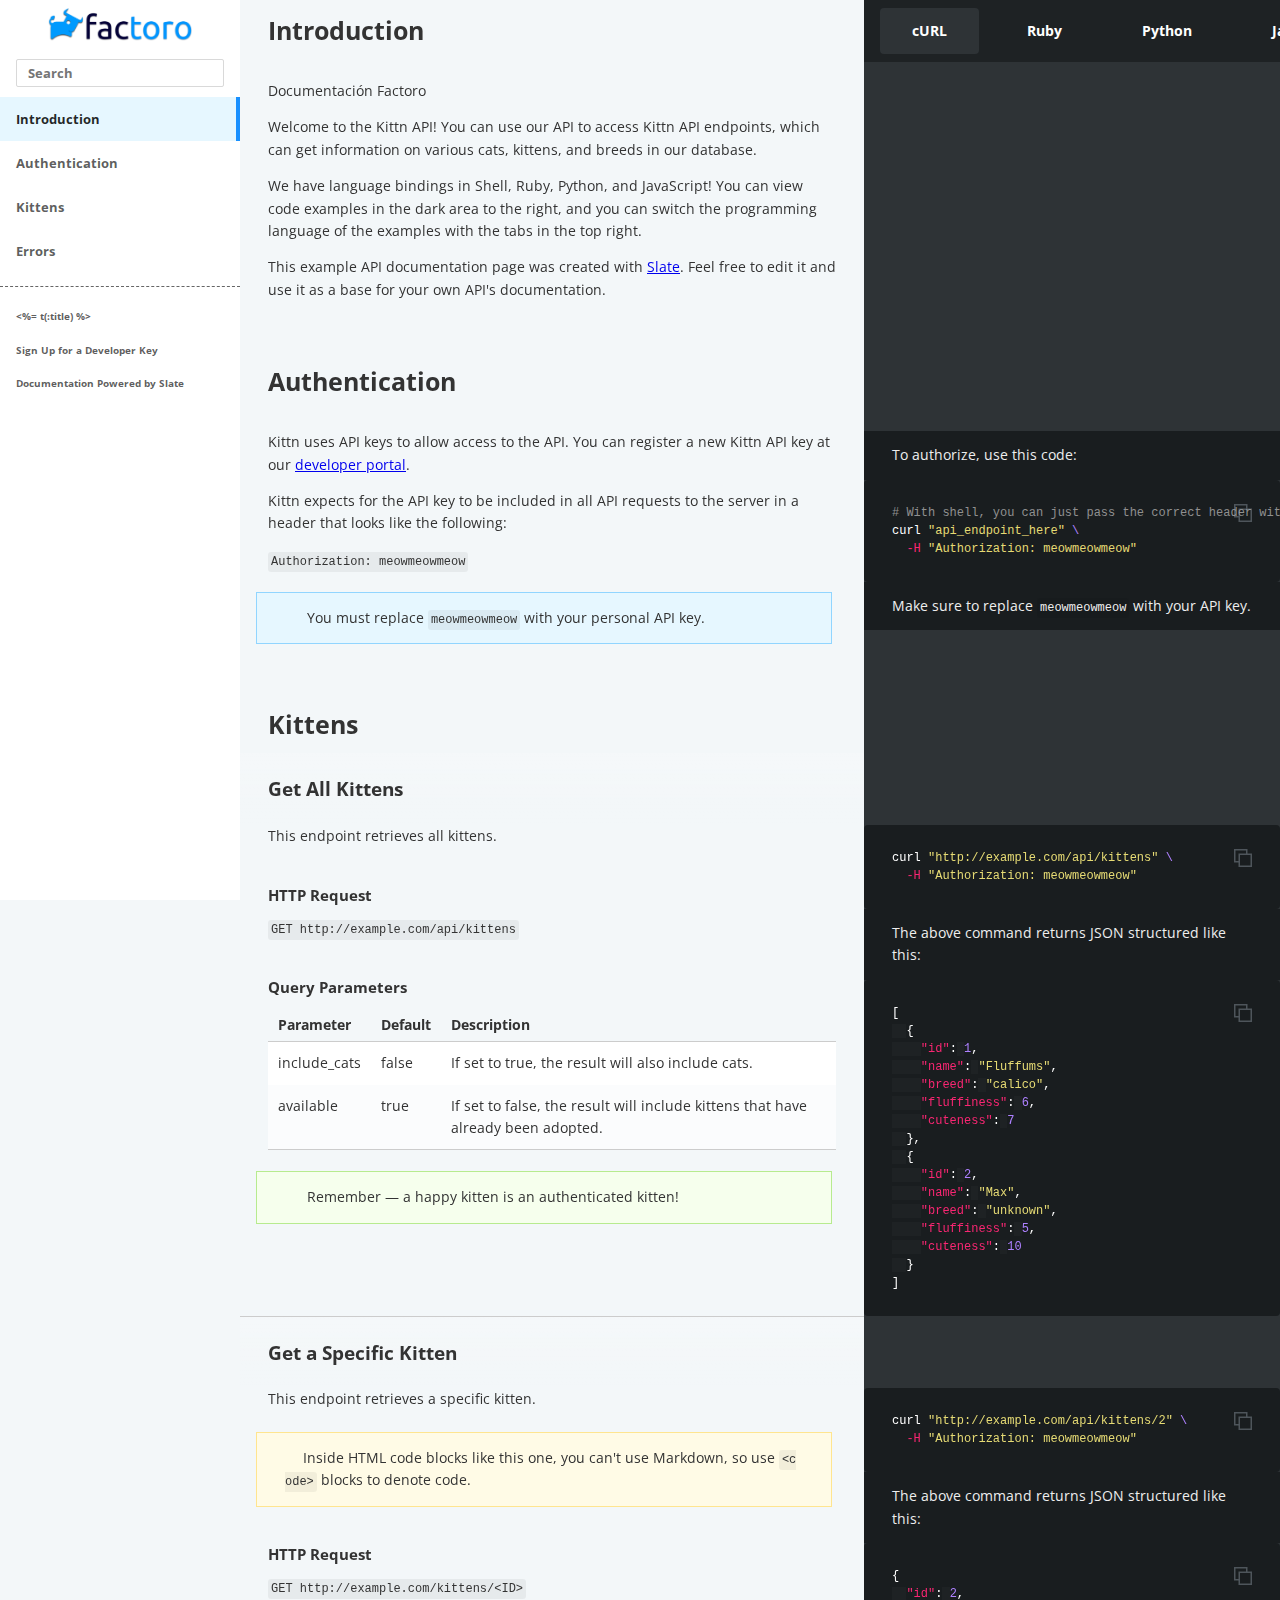
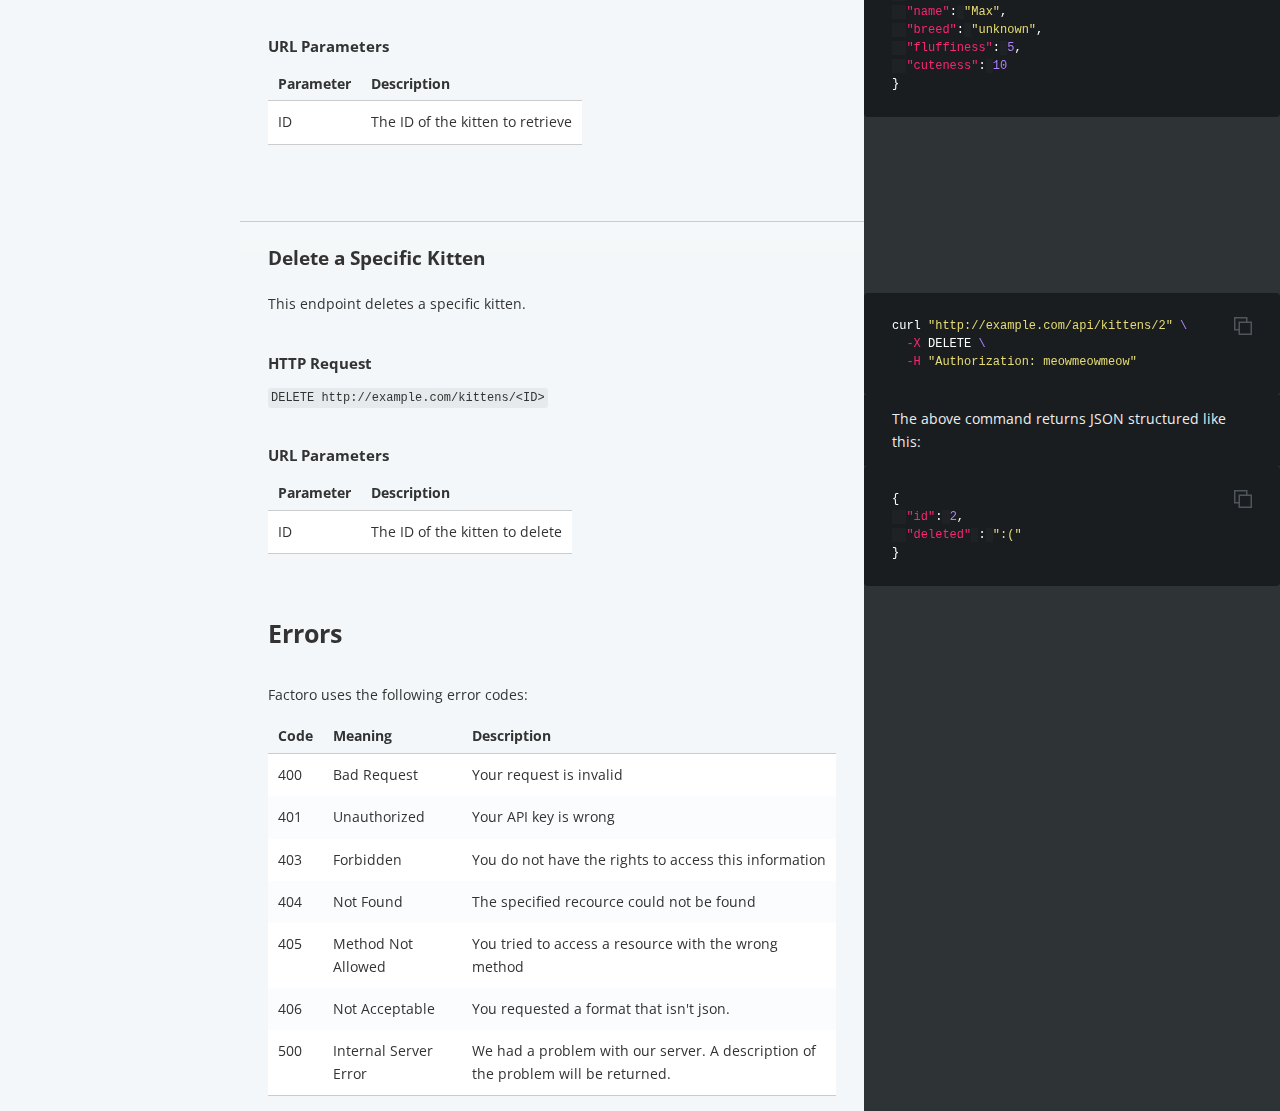
==== commit 7ce6bc4a: "publish: Adds new models section Adds new credit lines section Adds new currencies section Fixes err" ====
--- a/es/index.html
+++ b/es/index.html
@@ -286,7 +286,7 @@
   color: #859900;
 }
     </style>
-    <link href="../stylesheets/screen-3fde5b85.css" rel="stylesheet" media="screen" />
+    <link href="../stylesheets/screen-a3aed76e.css" rel="stylesheet" media="screen" />
     <link href="../stylesheets/print-f127ecdf.css" rel="stylesheet" media="print" />
       <script src="../javascripts/all-b12a2749.js"></script>
 
@@ -530,61 +530,49 @@
 </tr>
 </tbody></table>
 <h1 id='errors'>Errors</h1>
-<aside class="notice">
-This error section is stored in a separate file in <code>includes/_errors.md</code>. Slate allows you to optionally separate out your docs into many files...just save them to the <code>includes</code> folder and add them to the top of your <code>index.md</code>'s frontmatter. Files are included in the order listed.
-</aside>
-
-<p>The Kittn API uses the following error codes:</p>
+<p>Factoro uses the following error codes:</p>
 
 <table><thead>
 <tr>
-<th>Error Code</th>
+<th>Code</th>
 <th>Meaning</th>
+<th>Description</th>
 </tr>
 </thead><tbody>
 <tr>
 <td>400</td>
-<td>Bad Request -- Your request is invalid.</td>
+<td>Bad Request</td>
+<td>Your request is invalid</td>
 </tr>
 <tr>
 <td>401</td>
-<td>Unauthorized -- Your API key is wrong.</td>
+<td>Unauthorized</td>
+<td>Your API key is wrong</td>
 </tr>
 <tr>
 <td>403</td>
-<td>Forbidden -- The kitten requested is hidden for administrators only.</td>
+<td>Forbidden</td>
+<td>You do not have the rights to access this information</td>
 </tr>
 <tr>
 <td>404</td>
-<td>Not Found -- The specified kitten could not be found.</td>
+<td>Not Found</td>
+<td>The specified recource could not be found</td>
 </tr>
 <tr>
 <td>405</td>
-<td>Method Not Allowed -- You tried to access a kitten with an invalid method.</td>
+<td>Method Not Allowed</td>
+<td>You tried to access a resource with the wrong method</td>
 </tr>
 <tr>
 <td>406</td>
-<td>Not Acceptable -- You requested a format that isn&#39;t json.</td>
-</tr>
-<tr>
-<td>410</td>
-<td>Gone -- The kitten requested has been removed from our servers.</td>
-</tr>
-<tr>
-<td>418</td>
-<td>I&#39;m a teapot.</td>
-</tr>
-<tr>
-<td>429</td>
-<td>Too Many Requests -- You&#39;re requesting too many kittens! Slow down!</td>
+<td>Not Acceptable</td>
+<td>You requested a format that isn&#39;t json.</td>
 </tr>
 <tr>
 <td>500</td>
-<td>Internal Server Error -- We had a problem with our server. Try again later.</td>
-</tr>
-<tr>
-<td>503</td>
-<td>Service Unavailable -- We&#39;re temporarily offline for maintenance. Please try again later.</td>
+<td>Internal Server Error</td>
+<td>We had a problem with our server. A description of the problem will be returned.</td>
 </tr>
 </tbody></table>
 
--- a/stylesheets/screen-a3aed76e.css
+++ b/stylesheets/screen-a3aed76e.css
@@ -0,0 +1 @@
+/*! normalize.css v3.0.2 | MIT License | git.io/normalize */@import url("https://fonts.googleapis.com/css?family=Open+Sans");html{font-family:sans-serif;-ms-text-size-adjust:100%;-webkit-text-size-adjust:100%}body{margin:0}article,aside,details,figcaption,figure,footer,header,hgroup,main,menu,nav,section,summary{display:block}audio,canvas,progress,video{display:inline-block;vertical-align:baseline}audio:not([controls]){display:none;height:0}[hidden],template{display:none}a{background-color:transparent}a:active,a:hover{outline:0}abbr[title]{border-bottom:1px dotted}b,strong{font-weight:bold}dfn{font-style:italic}h1{font-size:2em;margin:0.67em 0}mark{background:#ff0;color:#000}small{font-size:80%}sub,sup{font-size:75%;line-height:0;position:relative;vertical-align:baseline}sup{top:-0.5em}sub{bottom:-0.25em}img{border:0}svg:not(:root){overflow:hidden}figure{margin:1em 40px}hr{-webkit-box-sizing:content-box;box-sizing:content-box;height:0}pre{overflow:auto}code,kbd,pre,samp{font-family:monospace, monospace;font-size:1em}button,input,optgroup,select,textarea{color:inherit;font:inherit;margin:0}button{overflow:visible}button,select{text-transform:none}button,html input[type="button"],input[type="reset"],input[type="submit"]{-webkit-appearance:button;cursor:pointer}button[disabled],html input[disabled]{cursor:default}button::-moz-focus-inner,input::-moz-focus-inner{border:0;padding:0}input{line-height:normal}input[type="checkbox"],input[type="radio"]{-webkit-box-sizing:border-box;box-sizing:border-box;padding:0}input[type="number"]::-webkit-inner-spin-button,input[type="number"]::-webkit-outer-spin-button{height:auto}input[type="search"]{-webkit-appearance:textfield;-webkit-box-sizing:content-box;box-sizing:content-box}input[type="search"]::-webkit-search-cancel-button,input[type="search"]::-webkit-search-decoration{-webkit-appearance:none}fieldset{border:1px solid #c0c0c0;margin:0 2px;padding:0.35em 0.625em 0.75em}legend{border:0;padding:0}textarea{overflow:auto}optgroup{font-weight:bold}table{border-collapse:collapse;border-spacing:0}td,th{padding:0}.content h1,.content h2,.content h3,.content h4,.content h5,.content h6,html,body{font-family:'Open Sans', -apple-system, BlinkMacSystemFont, "Segoe UI", Roboto, Helvetica, Arial, sans-serif, "Apple Color Emoji", "Segoe UI Emoji", "Segoe UI Symbol";font-size:14px}.content h1,.content h2,.content h3,.content h4,.content h5,.content h6{font-weight:bold}.content code,.content pre{font-family:Consolas, Menlo, Monaco, "Lucida Console", "Liberation Mono", "DejaVu Sans Mono", "Bitstream Vera Sans Mono", "Courier New", monospace, serif;font-size:12px;line-height:1.5}.content code{word-break:break-all;-webkit-hyphens:auto;-ms-hyphens:auto;hyphens:auto}@font-face{font-family:'slate';src:url(../fonts/slate-cfc9d06b.eot?-syv14m);src:url(../fonts/slate-cfc9d06b.eot?#iefix-syv14m) format("embedded-opentype"),url(../fonts/slate.woff2?-syv14m) format("woff2"),url(../fonts/slate.woff?-syv14m) format("woff"),url(../fonts/slate-7b7da4fe.ttf?-syv14m) format("truetype"),url(../fonts/slate-e55b8307.svg?-syv14m#slate) format("svg");font-weight:normal;font-style:normal}.content aside.warning:before,.content aside.notice:before,.content aside.success:before{font-family:'slate';speak:none;font-style:normal;font-weight:normal;font-variant:normal;text-transform:none;line-height:1}.content aside.warning:before{content:"\e600"}.content aside.notice:before{content:"\e602"}.content aside.success:before{content:"\e606"}html{font-family:sans-serif;-ms-text-size-adjust:100%;-webkit-text-size-adjust:100%}html,body{color:#333;padding:0;margin:0;-webkit-font-smoothing:antialiased;-moz-osx-font-smoothing:grayscale;background-color:#F3F7F9;height:100%;-webkit-text-size-adjust:none}#toc>ul>li>a>span{float:right;background-color:#2484FF;border-radius:40px;width:20px}.toc-wrapper{-webkit-transition:left 0.3s ease-in-out;transition:left 0.3s ease-in-out;overflow-y:auto;overflow-x:hidden;position:fixed;z-index:30;top:0;left:0;bottom:0;width:240px;background-color:#fff;font-size:13px;font-weight:bold}.toc-wrapper .lang-selector{display:none}.toc-wrapper .lang-selector a{padding-top:0.5em;padding-bottom:0.5em}.toc-wrapper .logo{display:block;max-width:60%;padding-top:8px;padding-bottom:8px;-o-object-fit:contain;object-fit:contain;margin:auto}.toc-wrapper>.search{position:relative}.toc-wrapper>.search input{background-color:#fff;background-image:none;border:1px solid #d9d9d9;border-radius:2px;-webkit-box-sizing:border-box;box-sizing:border-box;color:rgba(0,0,0,0.85);display:inline-block;-webkit-font-feature-settings:"tnum";font-feature-settings:"tnum";font-variant:tabular-nums;list-style:none;margin:0;min-width:0;padding:4px 11px;position:relative;-webkit-transition:all .3s;transition:all .3s;width:208px;margin:10px 16px}.toc-wrapper>.search input:active,.toc-wrapper>.search input:focus{border-color:#40a9ff;border-right-width:1px !important;-webkit-box-shadow:0 0 0 2px rgba(24,144,255,0.2);box-shadow:0 0 0 2px rgba(24,144,255,0.2);outline:0}.toc-wrapper .search-results{margin-top:0;-webkit-box-sizing:border-box;box-sizing:border-box;height:0;overflow-y:auto;overflow-x:hidden;-webkit-transition-property:height, margin;transition-property:height, margin;-webkit-transition-duration:180ms;transition-duration:180ms;-webkit-transition-timing-function:ease-in-out;transition-timing-function:ease-in-out;background:#fafafa}.toc-wrapper .search-results.visible{height:30%;margin-bottom:1em}.toc-wrapper .search-results li{margin:1em 16px;line-height:1}.toc-wrapper .search-results a{color:rgba(0,0,0,0.65);text-decoration:none}.toc-wrapper .search-results a:hover{text-decoration:underline}.toc-wrapper ul,.toc-wrapper li{list-style:none;margin:0;padding:0;line-height:28px}.toc-wrapper li{color:rgba(0,0,0,0.65);-webkit-transition-property:background;transition-property:background;-webkit-transition-timing-function:linear;transition-timing-function:linear;-webkit-transition-duration:200ms;transition-duration:200ms}.toc-wrapper .toc-link{position:relative}.toc-wrapper .toc-link::after{border-right:4px solid #1890ff;bottom:0;content:"";opacity:0;position:absolute;right:0;top:0;-webkit-transform:scaleY(0.0001);transform:scaleY(0.0001);-webkit-transition:opacity 0.15s cubic-bezier(0.215, 0.61, 0.355, 1),-webkit-transform 0.15s cubic-bezier(0.215, 0.61, 0.355, 1);transition:opacity 0.15s cubic-bezier(0.215, 0.61, 0.355, 1),-webkit-transform 0.15s cubic-bezier(0.215, 0.61, 0.355, 1);transition:transform 0.15s cubic-bezier(0.215, 0.61, 0.355, 1),opacity 0.15s cubic-bezier(0.215, 0.61, 0.355, 1);transition:transform 0.15s cubic-bezier(0.215, 0.61, 0.355, 1),opacity 0.15s cubic-bezier(0.215, 0.61, 0.355, 1),-webkit-transform 0.15s cubic-bezier(0.215, 0.61, 0.355, 1)}.toc-wrapper .toc-link.active{background-color:#e6f7ff;color:rgba(0,0,0,0.85)}.toc-wrapper .toc-link.active::after{opacity:1;-webkit-transform:scaleY(1);transform:scaleY(1)}.toc-wrapper .toc-link.active-parent{background-color:#e6f7ff;color:rgba(0,0,0,0.85)}.toc-wrapper .toc-list-h2{display:none;background-color:#fafafa;font-weight:500}.toc-wrapper .toc-h2{padding-left:26px;font-size:12px}.toc-wrapper .toc-footer{padding:1em 0;margin-top:1em;border-top:1px dashed #666}.toc-wrapper .toc-footer li,.toc-wrapper .toc-footer a{color:rgba(0,0,0,0.65);text-decoration:none}.toc-wrapper .toc-footer a:hover{text-decoration:underline}.toc-wrapper .toc-footer li{font-size:0.8em;line-height:1.7;text-decoration:none}.toc-link,.toc-footer li{padding:8px 16px;display:block;overflow-x:hidden;white-space:nowrap;text-overflow:ellipsis;text-decoration:none;color:rgba(0,0,0,0.65);-webkit-transition-property:background;transition-property:background;-webkit-transition-timing-function:linear;transition-timing-function:linear;-webkit-transition-duration:130ms;transition-duration:130ms}#nav-button{padding:0 1.5em 5em 0;display:none;position:fixed;top:0;left:0;z-index:100;color:#000;text-decoration:none;font-weight:bold;opacity:0.7;line-height:16px;-webkit-transition:left 0.3s ease-in-out;transition:left 0.3s ease-in-out}#nav-button span{display:block;padding:6px 6px 6px;background-color:rgba(243,247,249,0.7);-webkit-transform-origin:0 0;transform-origin:0 0;-webkit-transform:rotate(-90deg) translate(-100%, 0);transform:rotate(-90deg) translate(-100%, 0);border-radius:0 0 0 5px}#nav-button img{height:16px;vertical-align:bottom}#nav-button:hover{opacity:1}#nav-button.open{left:240px}.page-wrapper{margin-left:240px;position:relative;z-index:10;background-color:#F3F7F9;min-height:100%;padding-bottom:1px}.page-wrapper .dark-box{width:40%;background-color:#2E3336;position:absolute;right:0;top:0;bottom:0}.page-wrapper .lang-selector{position:fixed;z-index:50;border-bottom:5px solid #2E3336}.lang-selector{display:flex;background-color:#1E2224;width:100%;font-weight:bold;overflow-x:auto;padding:8px}.lang-selector a{display:inline;color:#fff;text-decoration:none;padding:8px 32px;margin:0 8px;line-height:30px;outline:0;border-radius:4px}.lang-selector a:active,.lang-selector a:focus{background-color:#111;color:#fff}.lang-selector a.active{background-color:#2E3336;color:#fff}.lang-selector:after{content:'';clear:both;display:block}.content{-webkit-transform:translateZ(0);position:relative;z-index:30}.content:after{content:'';display:block;clear:both}.content>h1,.content>h2,.content>h3,.content>h4,.content>h5,.content>h6,.content>p,.content>table,.content>ul,.content>ol,.content>dl{margin-right:40%;padding:0 28px;-webkit-box-sizing:border-box;box-sizing:border-box;display:block}.content>aside{margin-right:calc(40% + 32px);margin-left:16px;padding:0 28px;-webkit-box-sizing:border-box;box-sizing:border-box;display:block}.content>ul,.content>ol{padding-left:43px}.content>h1,.content>h2,.content>div{clear:both}.content h1{font-size:25px;padding-top:0.5em;padding-bottom:0.5em;margin-bottom:21px;margin-top:2em}.content h1:first-child,.content div:first-child+h1{border-top-width:0;margin-top:0}.content h2{font-size:19px;margin-top:4em;margin-bottom:0;border-top:1px solid #ccc;padding-top:1.2em;padding-bottom:1.2em;background-image:-webkit-gradient(linear, left top, left bottom, from(rgba(255,255,255,0.2)), to(rgba(255,255,255,0)));background-image:linear-gradient(to bottom, rgba(255,255,255,0.2), rgba(255,255,255,0))}.content h1+h2,.content h1+div+h2{margin-top:-21px;border-top:none}.content h3,.content h4,.content h5,.content h6{font-size:15px;margin-top:2.5em;margin-bottom:0.8em}.content h4,.content h5,.content h6{font-size:10px}.content hr{margin:2em 0;border-top:2px solid #2E3336;border-bottom:2px solid #F3F7F9}.content table{margin-bottom:1em;overflow:auto}.content table th,.content table td{text-align:left;vertical-align:top;line-height:1.6}.content table th code,.content table td code{white-space:nowrap}.content table th{padding:5px 10px;border-bottom:1px solid #ccc;vertical-align:bottom}.content table td{padding:10px}.content table tr:last-child{border-bottom:1px solid #ccc}.content table tr:nth-child(odd)>td{background-color:white}.content table tr:nth-child(even)>td{background-color:#fbfcfd}.content dt{font-weight:bold}.content dd{margin-left:15px}.content p,.content li,.content dt,.content dd{line-height:1.6;margin-top:0}.content img{max-width:100%}.content code{background-color:rgba(0,0,0,0.05);padding:3px;border-radius:3px}.content pre>code{background-color:transparent;padding:0}.content aside{padding-top:1em;padding-bottom:1em;margin-top:1.5em;margin-bottom:1.5em;background:#e6f7ff;border:1px solid #91d5ff;line-height:1.6}.content aside.warning{background-color:#fffbe6;border:1px solid #ffe58f}.content aside.success{background-color:#f6ffed;border:1px solid #b7eb8f}.content aside:before{vertical-align:middle;padding-right:0.5em;font-size:14px}.content aside.notice:before{color:#1890ff}.content aside.warning:before{color:#faad14}.content aside.success:before{color:#52c41a}.content .search-highlight{padding:2px;margin:-3px;border-radius:4px;border:1px solid #F7E633;background:-webkit-gradient(linear, right bottom, left top, from(#F7E633), to(#F1D32F));background:linear-gradient(to top left, #F7E633 0%, #F1D32F 100%)}.content>div.highlight{clear:none}.content pre,.content blockquote{background-color:#1E2224;color:#fff;margin:0;width:40%;float:right;clear:right;-webkit-box-sizing:border-box;box-sizing:border-box;border-radius:4px}.content pre>p,.content blockquote>p{margin:0}.content pre a,.content blockquote a{color:#fff;text-decoration:none;border-bottom:dashed 1px #ccc}.content pre{padding-top:2em;padding-bottom:2em;padding:2em 28px;background-color:#191D1F;border-radius:4px}.content blockquote>p{background-color:#191D1F;padding:13px 2em;color:#eee}@media (max-width: 930px){.toc-wrapper{left:-240px}.toc-wrapper.open{left:0}.page-wrapper{margin-left:0}#nav-button{display:block}.toc-link{padding-top:0.3em;padding-bottom:0.3em}}@media (max-width: 690px){.dark-box{display:none}.content>h1,.content>h2,.content>h3,.content>h4,.content>h5,.content>h6,.content>p,.content>table,.content>ul,.content>ol,.content>dl,.content>aside{margin-right:0}.toc-wrapper .lang-selector{display:block}.page-wrapper .lang-selector{display:none}.content pre,.content blockquote{width:auto;float:none}.content>pre+h1,.content>blockquote+h1,.content>pre+h2,.content>blockquote+h2,.content>pre+h3,.content>blockquote+h3,.content>pre+h4,.content>blockquote+h4,.content>pre+h5,.content>blockquote+h5,.content>pre+h6,.content>blockquote+h6,.content>pre+p,.content>blockquote+p,.content>pre+table,.content>blockquote+table,.content>pre+ul,.content>blockquote+ul,.content>pre+ol,.content>blockquote+ol,.content>pre+dl,.content>blockquote+dl,.content>pre+aside,.content>blockquote+aside{margin-top:28px}}.highlight .c,.highlight .cm,.highlight .c1,.highlight .cs{color:#909090}.highlight,.highlight .w{background-color:#1E2224}.copy-clipboard{float:right;fill:#9DAAB6;cursor:pointer;opacity:0.4;height:18px;width:18px}.copy-clipboard:hover{opacity:0.8}.tag{-webkit-box-sizing:border-box;box-sizing:border-box;margin:0 8px 0 0;color:#000000d9;font-size:14px;font-variant:tabular-nums;line-height:1.5715;list-style:none;-webkit-font-feature-settings:"tnum";font-feature-settings:"tnum";display:inline-block;height:auto;padding:0 7px;font-size:12px;line-height:20px;white-space:nowrap;background:#fafafa;border:1px solid #d9d9d9;border-radius:2px;opacity:1;-webkit-transition:all .3s;transition:all .3s}.tag.green{color:#389e0d;background:#f6ffed;border-color:#b7eb8f}.tag.blue{color:#096dd9;background:#e6f7ff;border-color:#91d5ff}.tag.red{color:#cf1322;background:#fff1f0;border-color:#ffa39e}.tag.gold{color:#d48806;background:#fffbe6;border-color:#ffe58f}.link{color:#1890ff;text-decoration:none}